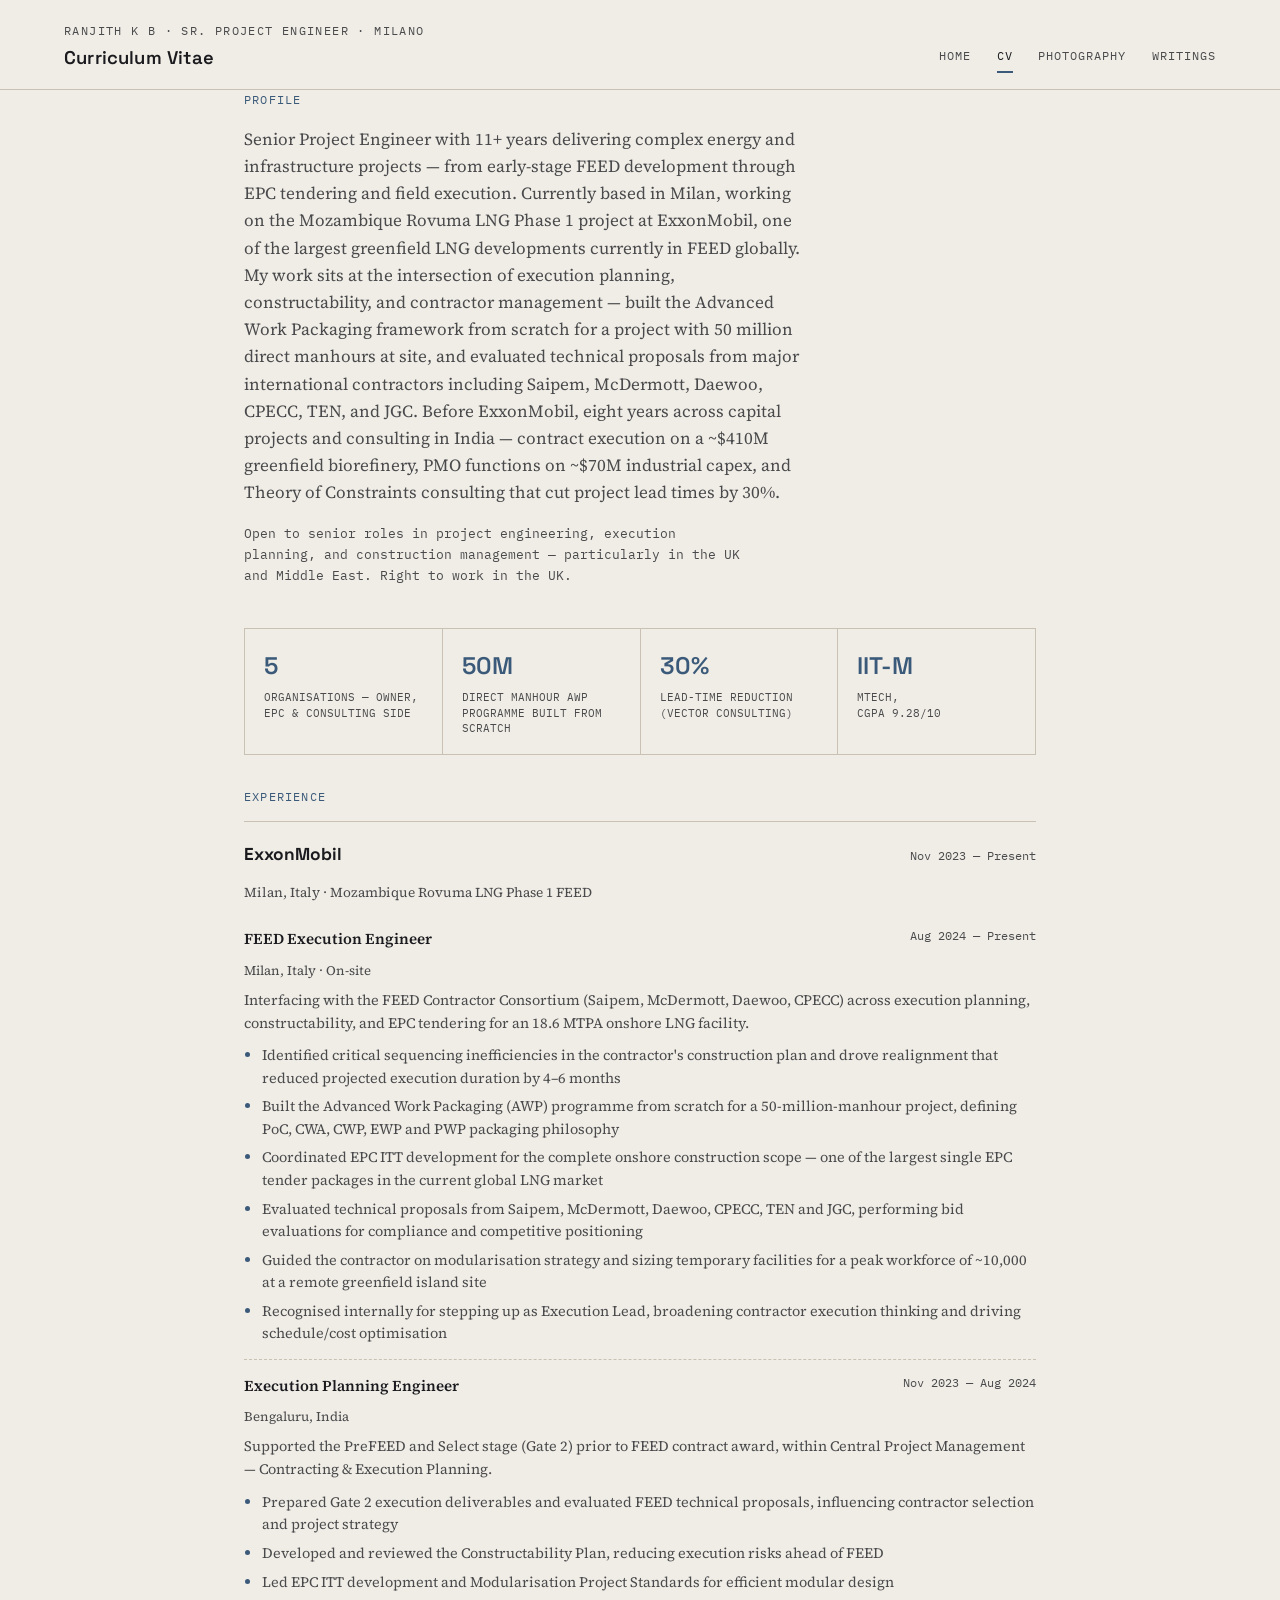
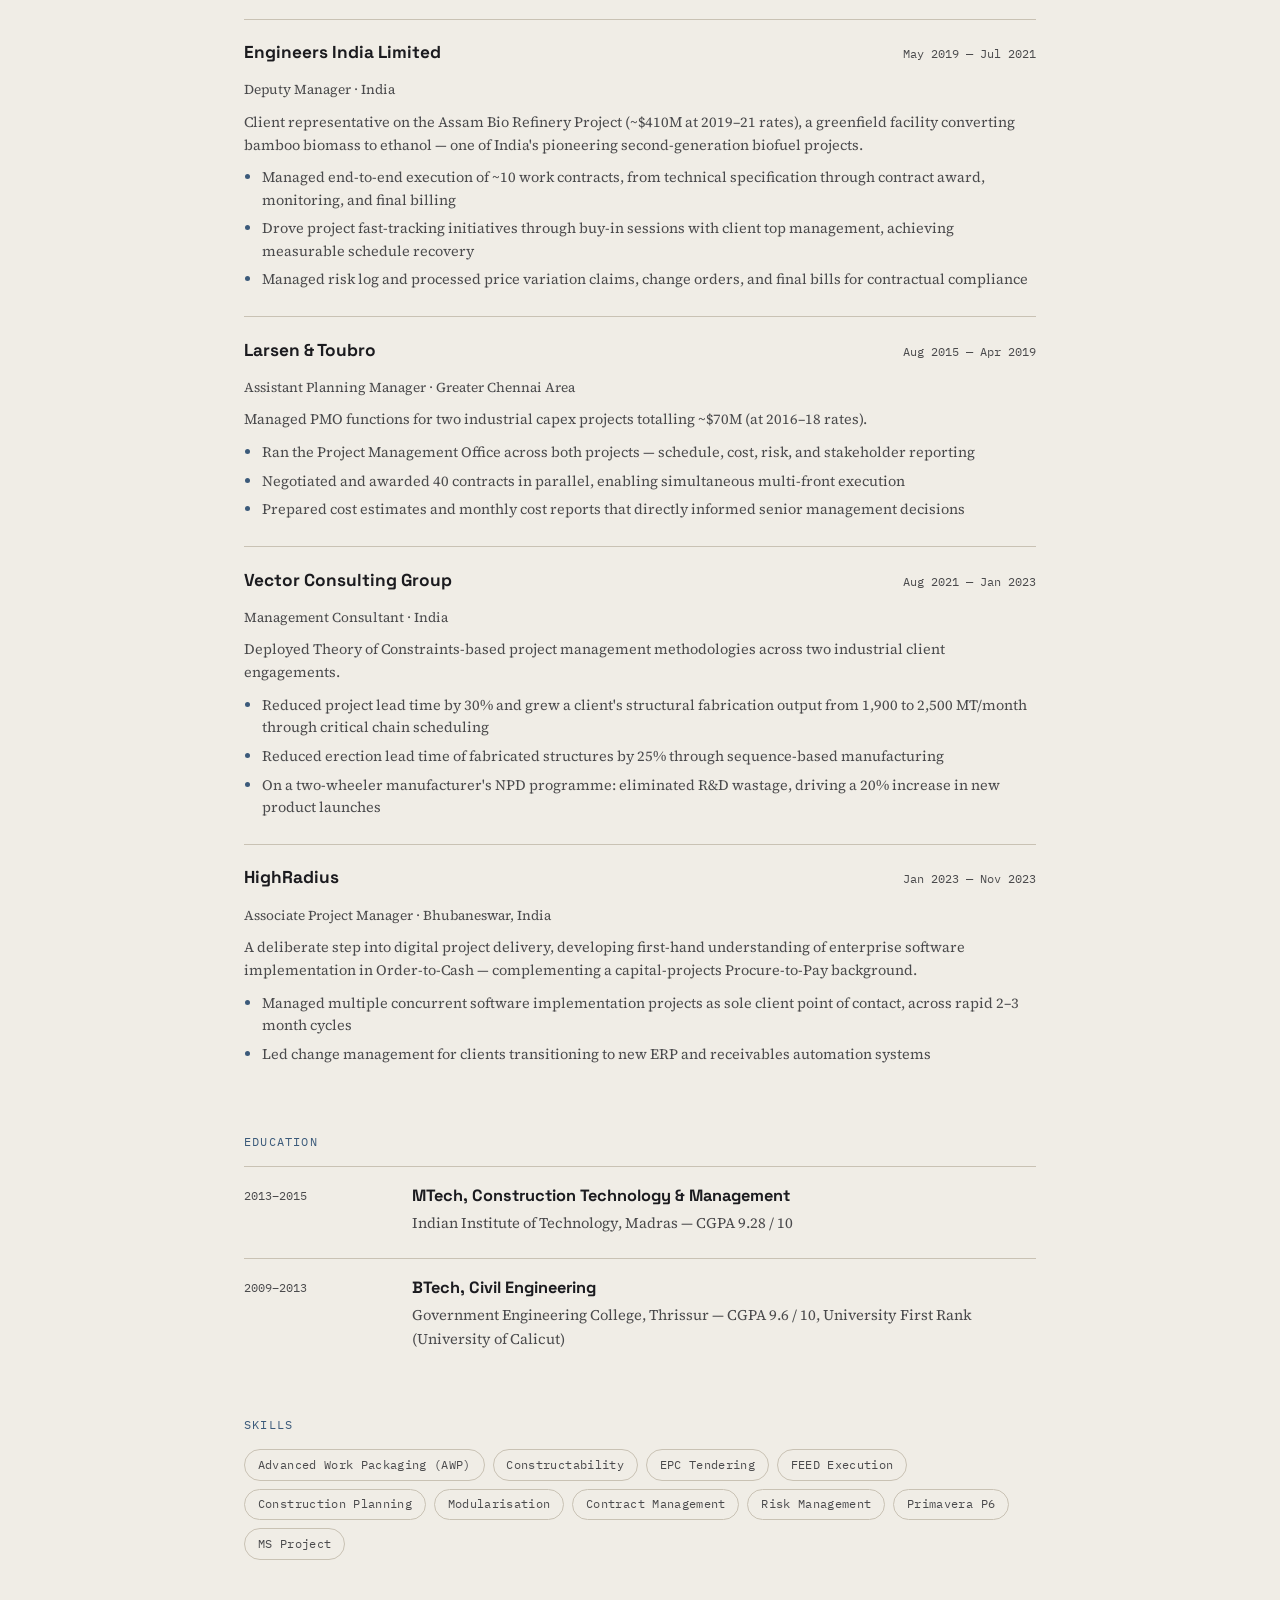
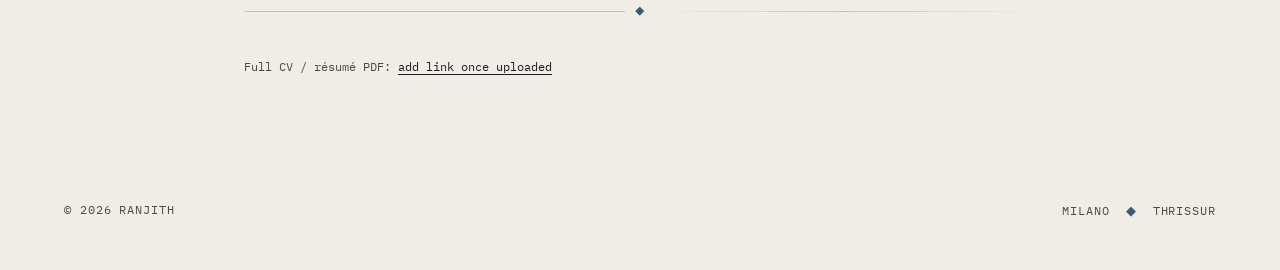
==== cv.html @ daf51eb5 "Add files via upload" ====
<!DOCTYPE html>
<html lang="en">
<head>
<meta charset="UTF-8">
<meta name="viewport" content="width=device-width, initial-scale=1.0">
<title>CV — Ranjith K B</title>
<link rel="preconnect" href="https://fonts.googleapis.com">
<link href="https://fonts.googleapis.com/css2?family=Space+Grotesk:wght@500;600;700&family=Source+Serif+4:ital,wght@0,400;0,600;1,400&family=IBM+Plex+Mono:wght@400;500&family=Manjari:wght@400;700&display=swap" rel="stylesheet">
<link rel="stylesheet" href="css/style.css">
</head>
<body data-section="cv">

<header class="titleblock">
  <div>
    <div class="id">RANJITH K B · SR. PROJECT ENGINEER · MILANO</div>
    <div class="name">Curriculum Vitae</div>
  </div>
  <nav class="tabs">
    <a href="index.html">Home</a>
    <a href="cv.html" class="active">CV</a>
    <a href="photography.html">Photography</a>
    <a href="writings.html">Writings</a>
  </nav>
</header>

<main>

  <div class="cv-section">
    <div class="label">Profile</div>
    <p style="max-width:62ch; color:var(--ink-soft);">
      Senior Project Engineer with 11+ years delivering complex energy and infrastructure
      projects — from early-stage FEED development through EPC tendering and field execution.
      Currently based in Milan, working on the Mozambique Rovuma LNG Phase 1 project at
      ExxonMobil, one of the largest greenfield LNG developments currently in FEED globally.
      My work sits at the intersection of execution planning, constructability, and contractor
      management — built the Advanced Work Packaging framework from scratch for a project with
      50 million direct manhours at site, and evaluated technical proposals from major
      international contractors including Saipem, McDermott, Daewoo, CPECC, TEN, and JGC.
      Before ExxonMobil, eight years across capital projects and consulting in India — contract
      execution on a ~$410M greenfield biorefinery, PMO functions on ~$70M industrial capex,
      and Theory of Constraints consulting that cut project lead times by 30%.
    </p>
    <p style="max-width:62ch; color:var(--ink-soft); margin-top:.8rem; font-family:var(--f-mono); font-size:.82rem;">
      Open to senior roles in project engineering, execution planning, and construction
      management — particularly in the UK and Middle East. Right to work in the UK.
    </p>
  </div>

  <div class="cv-stats">
    <div class="cv-stat"><div class="n">5</div><div class="t">ORGANISATIONS — OWNER,<br>EPC &amp; CONSULTING SIDE</div></div>
    <div class="cv-stat"><div class="n">50M</div><div class="t">DIRECT MANHOUR AWP<br>PROGRAMME BUILT FROM SCRATCH</div></div>
    <div class="cv-stat"><div class="n">30%</div><div class="t">LEAD-TIME REDUCTION<br>(VECTOR CONSULTING)</div></div>
    <div class="cv-stat"><div class="n">IIT-M</div><div class="t">MTECH,<br>CGPA 9.28/10</div></div>
  </div>

  <div class="cv-section">
    <div class="label">Experience</div>

    <div class="cv-company">
      <div class="cv-company-head">
        <h4>ExxonMobil</h4>
        <time>Nov 2023 — Present</time>
      </div>
      <div style="color:var(--ink-soft); font-size:.85rem; margin-bottom:.6rem;">Milan, Italy · Mozambique Rovuma LNG Phase 1 FEED</div>

      <div class="cv-subrole">
        <div class="role-line">
          <span class="role-title">FEED Execution Engineer</span>
          <span class="role-time">Aug 2024 — Present</span>
        </div>
        <div class="role-loc">Milan, Italy · On-site</div>
        <p style="font-size:.9rem; color:var(--ink-soft); margin:0 0 .6rem;">
          Interfacing with the FEED Contractor Consortium (Saipem, McDermott, Daewoo, CPECC)
          across execution planning, constructability, and EPC tendering for an 18.6 MTPA
          onshore LNG facility.
        </p>
        <ul class="cv-bullets">
          <li>Identified critical sequencing inefficiencies in the contractor's construction plan and drove realignment that reduced projected execution duration by 4–6 months</li>
          <li>Built the Advanced Work Packaging (AWP) programme from scratch for a 50-million-manhour project, defining PoC, CWA, CWP, EWP and PWP packaging philosophy</li>
          <li>Coordinated EPC ITT development for the complete onshore construction scope — one of the largest single EPC tender packages in the current global LNG market</li>
          <li>Evaluated technical proposals from Saipem, McDermott, Daewoo, CPECC, TEN and JGC, performing bid evaluations for compliance and competitive positioning</li>
          <li>Guided the contractor on modularisation strategy and sizing temporary facilities for a peak workforce of ~10,000 at a remote greenfield island site</li>
          <li>Recognised internally for stepping up as Execution Lead, broadening contractor execution thinking and driving schedule/cost optimisation</li>
        </ul>
      </div>

      <div class="cv-subrole">
        <div class="role-line">
          <span class="role-title">Execution Planning Engineer</span>
          <span class="role-time">Nov 2023 — Aug 2024</span>
        </div>
        <div class="role-loc">Bengaluru, India</div>
        <p style="font-size:.9rem; color:var(--ink-soft); margin:0 0 .6rem;">
          Supported the PreFEED and Select stage (Gate 2) prior to FEED contract award, within
          Central Project Management — Contracting &amp; Execution Planning.
        </p>
        <ul class="cv-bullets">
          <li>Prepared Gate 2 execution deliverables and evaluated FEED technical proposals, influencing contractor selection and project strategy</li>
          <li>Developed and reviewed the Constructability Plan, reducing execution risks ahead of FEED</li>
          <li>Led EPC ITT development and Modularisation Project Standards for efficient modular design</li>
        </ul>
      </div>
    </div>

    <div class="cv-company">
      <div class="cv-company-head">
        <h4>Engineers India Limited</h4>
        <time>May 2019 — Jul 2021</time>
      </div>
      <div style="color:var(--ink-soft); font-size:.85rem; margin-bottom:.6rem;">Deputy Manager · India</div>
      <p style="font-size:.9rem; color:var(--ink-soft); margin:0 0 .6rem;">
        Client representative on the Assam Bio Refinery Project (~$410M at 2019–21 rates), a
        greenfield facility converting bamboo biomass to ethanol — one of India's pioneering
        second-generation biofuel projects.
      </p>
      <ul class="cv-bullets">
        <li>Managed end-to-end execution of ~10 work contracts, from technical specification through contract award, monitoring, and final billing</li>
        <li>Drove project fast-tracking initiatives through buy-in sessions with client top management, achieving measurable schedule recovery</li>
        <li>Managed risk log and processed price variation claims, change orders, and final bills for contractual compliance</li>
      </ul>
    </div>

    <div class="cv-company">
      <div class="cv-company-head">
        <h4>Larsen &amp; Toubro</h4>
        <time>Aug 2015 — Apr 2019</time>
      </div>
      <div style="color:var(--ink-soft); font-size:.85rem; margin-bottom:.6rem;">Assistant Planning Manager · Greater Chennai Area</div>
      <p style="font-size:.9rem; color:var(--ink-soft); margin:0 0 .6rem;">
        Managed PMO functions for two industrial capex projects totalling ~$70M (at 2016–18 rates).
      </p>
      <ul class="cv-bullets">
        <li>Ran the Project Management Office across both projects — schedule, cost, risk, and stakeholder reporting</li>
        <li>Negotiated and awarded 40 contracts in parallel, enabling simultaneous multi-front execution</li>
        <li>Prepared cost estimates and monthly cost reports that directly informed senior management decisions</li>
      </ul>
    </div>

    <div class="cv-company">
      <div class="cv-company-head">
        <h4>Vector Consulting Group</h4>
        <time>Aug 2021 — Jan 2023</time>
      </div>
      <div style="color:var(--ink-soft); font-size:.85rem; margin-bottom:.6rem;">Management Consultant · India</div>
      <p style="font-size:.9rem; color:var(--ink-soft); margin:0 0 .6rem;">
        Deployed Theory of Constraints-based project management methodologies across two
        industrial client engagements.
      </p>
      <ul class="cv-bullets">
        <li>Reduced project lead time by 30% and grew a client's structural fabrication output from 1,900 to 2,500 MT/month through critical chain scheduling</li>
        <li>Reduced erection lead time of fabricated structures by 25% through sequence-based manufacturing</li>
        <li>On a two-wheeler manufacturer's NPD programme: eliminated R&D wastage, driving a 20% increase in new product launches</li>
      </ul>
    </div>

    <div class="cv-company">
      <div class="cv-company-head">
        <h4>HighRadius</h4>
        <time>Jan 2023 — Nov 2023</time>
      </div>
      <div style="color:var(--ink-soft); font-size:.85rem; margin-bottom:.6rem;">Associate Project Manager · Bhubaneswar, India</div>
      <p style="font-size:.9rem; color:var(--ink-soft); margin:0 0 .6rem;">
        A deliberate step into digital project delivery, developing first-hand understanding of
        enterprise software implementation in Order-to-Cash — complementing a capital-projects
        Procure-to-Pay background.
      </p>
      <ul class="cv-bullets">
        <li>Managed multiple concurrent software implementation projects as sole client point of contact, across rapid 2–3 month cycles</li>
        <li>Led change management for clients transitioning to new ERP and receivables automation systems</li>
      </ul>
    </div>
  </div>

  <div class="cv-section">
    <div class="label">Education</div>
    <div class="cv-entry">
      <time>2013–2015</time>
      <div>
        <h4>MTech, Construction Technology &amp; Management</h4>
        <div class="org">Indian Institute of Technology, Madras — CGPA 9.28 / 10</div>
      </div>
    </div>
    <div class="cv-entry">
      <time>2009–2013</time>
      <div>
        <h4>BTech, Civil Engineering</h4>
        <div class="org">Government Engineering College, Thrissur — CGPA 9.6 / 10, University First Rank (University of Calicut)</div>
      </div>
    </div>
  </div>

  <div class="cv-section">
    <div class="label">Skills</div>
    <div style="display:flex; flex-wrap:wrap; gap:.5rem;">
      <span class="chip">Advanced Work Packaging (AWP)</span>
      <span class="chip">Constructability</span>
      <span class="chip">EPC Tendering</span>
      <span class="chip">FEED Execution</span>
      <span class="chip">Construction Planning</span>
      <span class="chip">Modularisation</span>
      <span class="chip">Contract Management</span>
      <span class="chip">Risk Management</span>
      <span class="chip">Primavera P6</span>
      <span class="chip">MS Project</span>
    </div>
  </div>

  <div class="diamond-rule"><span class="diamond-mark">◆</span></div>
  <p style="font-family:var(--f-mono); font-size:.78rem; color:var(--ink-soft);">
    Full CV / résumé PDF: <a href="#" style="border-bottom:1px solid currentColor;">add link once uploaded</a>
  </p>

</main>

<footer>
  <div>© <span id="year"></span> Ranjith</div>
  <div>MILANO <span class="diamond-mark">◆</span> THRISSUR</div>
</footer>

<script>document.getElementById('year').textContent = new Date().getFullYear();</script>
</body>
</html>
---- css/style.css ----
/* ============================================================
   BASE TOKENS
   ============================================================ */
:root{
  --ink:        #1B1B1F;
  --ink-soft:   #4A4A4C;
  --paper:      #F0EDE6;
  --paper-2:    #E7E2D6;
  --line:       #C9C2B4;

  --f-display:  'Space Grotesk', sans-serif;
  --f-body:     'Source Serif 4', serif;
  --f-mono:     'IBM Plex Mono', monospace;
  --f-ml:       'Manjari', sans-serif;

  /* default accent, overridden per section below */
  --accent:      #2E4374;
  --accent-soft: #DDE3EE;
}

[data-section="home"]        { --accent:#2E4374; --accent-soft:#DDE3EE; }
[data-section="cv"]          { --accent:#3B5A7A; --accent-soft:#E3E8ED; }
[data-section="photography"] { --accent:#A8522E; --accent-soft:#EFE3DC; }
[data-section="writings"]    { --accent:#B8860B; --accent-soft:#F1E6C8; --ink-accent:#6B1F1F; }

*{ box-sizing:border-box; }
html{ scroll-behavior:smooth; }
body{
  margin:0;
  background:var(--paper);
  color:var(--ink);
  font-family:var(--f-body);
  font-size:17px;
  line-height:1.6;
  -webkit-font-smoothing:antialiased;
}
a{ color:var(--ink); text-decoration:none; }
a:focus-visible, button:focus-visible, input:focus-visible{
  outline:2px solid var(--accent);
  outline-offset:2px;
}
img{ max-width:100%; display:block; }

/* ============================================================
   TITLE BLOCK / HEADER  (drafting-sheet motif)
   ============================================================ */
.titleblock{
  display:flex;
  justify-content:space-between;
  align-items:flex-end;
  padding:1.4rem 5vw 1rem;
  border-bottom:1px solid var(--line);
  flex-wrap:wrap;
  gap:1rem;
}
.titleblock .id{
  font-family:var(--f-mono);
  font-size:.72rem;
  letter-spacing:.12em;
  color:var(--ink-soft);
  text-transform:uppercase;
}
.titleblock .name{
  font-family:var(--f-display);
  font-weight:600;
  font-size:1.15rem;
  letter-spacing:.01em;
  margin-top:.15rem;
}
nav.tabs{
  display:flex;
  gap:1.6rem;
  font-family:var(--f-mono);
  font-size:.78rem;
  letter-spacing:.08em;
  text-transform:uppercase;
}
nav.tabs a{
  padding-bottom:.3rem;
  border-bottom:2px solid transparent;
  color:var(--ink-soft);
}
nav.tabs a:hover{ color:var(--ink); }
nav.tabs a.active{
  color:var(--ink);
  border-bottom-color:var(--accent);
}

/* ============================================================
   DIAMOND RULE — signature divider, reused from the
   Hridyaksharangal poster system's ◆ ornament
   ============================================================ */
.diamond-rule{
  display:flex;
  align-items:center;
  gap:.6rem;
  color:var(--accent);
  margin:2.2rem 0;
}
.diamond-rule::before,
.diamond-rule::after{
  content:"";
  flex:1;
  height:1px;
  background:linear-gradient(90deg, transparent, var(--line), transparent);
}
.diamond-rule::before{ background:linear-gradient(90deg, var(--line), var(--line)); }
.diamond-mark{ font-size:.8rem; }

/* ============================================================
   LAYOUT SHELLS
   ============================================================ */
main{ padding:0 5vw 5rem; max-width:920px; margin:0 auto; }
.wide  main{ max-width:1180px; }

footer{
  font-family:var(--f-mono);
  font-size:.72rem;
  letter-spacing:.08em;
  text-transform:uppercase;
  color:var(--ink-soft);
  padding:2rem 5vw 3rem;
  display:flex;
  justify-content:space-between;
  flex-wrap:wrap;
  gap:.5rem;
}
footer .diamond-mark{ color:var(--accent); margin:0 .5rem; }

/* ============================================================
   HOME
   ============================================================ */
.hero{ padding:4.5rem 0 2rem; }
.hero .eyebrow{
  font-family:var(--f-mono);
  font-size:.78rem;
  letter-spacing:.14em;
  text-transform:uppercase;
  color:var(--accent);
  margin-bottom:1rem;
}
.hero h1{
  font-family:var(--f-display);
  font-weight:600;
  font-size:clamp(2.1rem, 5vw, 3.4rem);
  line-height:1.08;
  margin:0 0 1.2rem;
  max-width:14ch;
}
.hero p{
  max-width:52ch;
  color:var(--ink-soft);
  font-size:1.08rem;
}

.practice-grid{
  display:grid;
  grid-template-columns:repeat(3, 1fr);
  gap:1px;
  background:var(--line);
  margin:3rem 0;
  border:1px solid var(--line);
}
.practice{
  background:var(--paper);
  padding:2rem 1.6rem;
  transition:background .15s ease;
}
.practice:hover{ background:var(--paper-2); }
.practice .swatch{
  width:1.6rem; height:1.6rem;
  border-radius:2px;
  margin-bottom:1.2rem;
}
.practice h3{
  font-family:var(--f-display);
  font-size:1.05rem;
  margin:0 0 .5rem;
}
.practice p{
  font-size:.92rem;
  color:var(--ink-soft);
  margin:0 0 1.2rem;
}
.practice a{
  font-family:var(--f-mono);
  font-size:.75rem;
  letter-spacing:.06em;
  text-transform:uppercase;
  border-bottom:1px solid currentColor;
}
@media (max-width:720px){
  .practice-grid{ grid-template-columns:1fr; }
}

/* ============================================================
   CV
   ============================================================ */
.cv-section{ margin-bottom:2.6rem; }
.cv-section .label{
  font-family:var(--f-mono);
  font-size:.75rem;
  letter-spacing:.1em;
  text-transform:uppercase;
  color:var(--accent);
  margin-bottom:.9rem;
}
.cv-entry{
  display:grid;
  grid-template-columns:9.5rem 1fr;
  gap:1rem;
  padding:1rem 0;
  border-top:1px solid var(--line);
}
.cv-entry:first-of-type{ border-top:none; }
.cv-entry time{
  font-family:var(--f-mono);
  font-size:.78rem;
  color:var(--ink-soft);
  padding-top:.2rem;
}
.cv-entry h4{ margin:0 0 .2rem; font-family:var(--f-display); font-size:1.02rem; }
.cv-entry .org{ color:var(--ink-soft); font-size:.92rem; margin-bottom:.4rem; }
@media (max-width:600px){
  .cv-entry{ grid-template-columns:1fr; }
}

/* stats strip */
.cv-stats{
  display:grid;
  grid-template-columns:repeat(4, 1fr);
  gap:1px;
  background:var(--line);
  border:1px solid var(--line);
  margin:2rem 0;
}
.cv-stat{ background:var(--paper); padding:1.1rem 1.2rem; }
.cv-stat .n{ font-family:var(--f-display); font-weight:600; font-size:1.5rem; color:var(--accent); }
.cv-stat .t{ font-family:var(--f-mono); font-size:.7rem; color:var(--ink-soft); margin-top:.3rem; line-height:1.4; }
@media (max-width:700px){ .cv-stats{ grid-template-columns:1fr 1fr; } }

/* company group with sub-roles */
.cv-company{ padding:1.2rem 0; border-top:1px solid var(--line); }
.cv-company:first-of-type{ border-top:none; }
.cv-company-head{ display:flex; justify-content:space-between; align-items:baseline; flex-wrap:wrap; gap:.4rem; margin-bottom:.8rem; }
.cv-company-head h4{ font-family:var(--f-display); font-size:1.08rem; margin:0; }
.cv-company-head time{ font-family:var(--f-mono); font-size:.75rem; color:var(--ink-soft); }
.cv-subrole{ margin-left:0; padding:.9rem 0 0; }
.cv-subrole + .cv-subrole{ border-top:1px dashed var(--line); margin-top:.9rem; }
.cv-subrole .role-line{ display:flex; justify-content:space-between; flex-wrap:wrap; gap:.4rem; margin-bottom:.5rem; }
.cv-subrole .role-title{ font-weight:600; font-size:.95rem; }
.cv-subrole .role-time{ font-family:var(--f-mono); font-size:.72rem; color:var(--ink-soft); }
.cv-subrole .role-loc{ font-size:.82rem; color:var(--ink-soft); margin-bottom:.5rem; }
.cv-bullets{ margin:0; padding-left:1.1rem; }
.cv-bullets li{ font-size:.9rem; color:var(--ink-soft); margin-bottom:.4rem; line-height:1.55; }
.cv-bullets li::marker{ color:var(--accent); }

.chip{
  font-family:var(--f-mono);
  font-size:.72rem;
  letter-spacing:.03em;
  border:1px solid var(--line);
  border-radius:20px;
  padding:.35rem .8rem;
  background:var(--paper);
  color:var(--ink-soft);
}

/* ============================================================
   PHOTOGRAPHY — grayscale contact-sheet grid
   ============================================================ */
.contact-sheet{
  display:grid;
  grid-template-columns:repeat(auto-fill, minmax(220px, 1fr));
  gap:2px;
  margin:2rem 0;
}
.frame{
  position:relative;
  aspect-ratio:3/2;
  overflow:hidden;
  background:#111;
}
.frame img{
  width:100%; height:100%; object-fit:cover;
  filter:grayscale(1) contrast(1.05);
  transition:filter .25s ease, transform .4s ease;
}
.frame:hover img{
  filter:grayscale(0) contrast(1.05);
  transform:scale(1.03);
}
.frame .cap{
  position:absolute; left:.6rem; bottom:.5rem;
  font-family:var(--f-mono);
  font-size:.68rem;
  color:#F0EDE6;
  letter-spacing:.05em;
  opacity:0;
  transition:opacity .2s ease;
}
.frame:hover .cap{ opacity:1; }

/* ============================================================
   WRITINGS — archive / search / post
   ============================================================ */
.search-row{
  display:flex;
  gap:.8rem;
  margin:2rem 0 1rem;
  flex-wrap:wrap;
}
#search-input{
  flex:1;
  min-width:200px;
  font-family:var(--f-body);
  font-size:1rem;
  padding:.7rem 1rem;
  border:1px solid var(--line);
  background:var(--paper);
  color:var(--ink);
  border-radius:2px;
}
.tag-filter{
  font-family:var(--f-mono);
  font-size:.75rem;
  padding:.7rem .9rem;
  border:1px solid var(--line);
  background:var(--paper);
  color:var(--ink);
  border-radius:2px;
}
.result-count{
  font-family:var(--f-mono);
  font-size:.75rem;
  color:var(--ink-soft);
  margin-bottom:1.4rem;
}
.year-group{ margin-bottom:2.4rem; }
.year-group h2{
  font-family:var(--f-mono);
  font-size:1rem;
  color:var(--accent);
  letter-spacing:.06em;
  border-bottom:1px solid var(--line);
  padding-bottom:.4rem;
}
.entry-list{ list-style:none; margin:0; padding:0; }
.entry{
  display:grid;
  grid-template-columns:6.5rem 1fr auto;
  gap:1rem;
  align-items:baseline;
  padding:.85rem 0;
  border-top:1px solid var(--paper-2);
}
.entry:first-child{ border-top:none; }
.entry time{
  font-family:var(--f-mono);
  font-size:.72rem;
  color:var(--ink-soft);
}
.entry .title{
  font-family:var(--f-ml);
  font-size:1.08rem;
}
.entry .title .en{ font-family:var(--f-body); font-style:italic; color:var(--ink-soft); font-size:.85rem; }
.entry .src{
  font-family:var(--f-mono);
  font-size:.65rem;
  letter-spacing:.05em;
  text-transform:uppercase;
  color:var(--ink-soft);
  white-space:nowrap;
}
.entry:hover .title{ color:var(--ink-accent, var(--accent)); }
@media (max-width:600px){
  .entry{ grid-template-columns:1fr; gap:.2rem; }
  .entry .src{ display:none; }
}

.post-meta{
  font-family:var(--f-mono);
  font-size:.75rem;
  color:var(--ink-soft);
  letter-spacing:.05em;
  text-transform:uppercase;
  margin-bottom:.6rem;
}
.post-title{
  font-family:var(--f-ml);
  font-size:2rem;
  line-height:1.25;
  margin:0 0 1.6rem;
  color:var(--ink-accent, var(--ink));
}
.post-body{ font-family:var(--f-ml); font-size:1.12rem; line-height:1.9; }
.post-body p{ margin:0 0 1.3rem; }
.post-nav{
  display:flex;
  justify-content:space-between;
  gap:1rem;
  font-family:var(--f-mono);
  font-size:.78rem;
  margin-top:3rem;
  padding-top:1.5rem;
  border-top:1px solid var(--line);
}
.post-nav a{ max-width:45%; }
.post-nav .dir{ display:block; color:var(--ink-soft); font-size:.7rem; margin-bottom:.3rem; }
.related-list{ margin-top:1rem; }
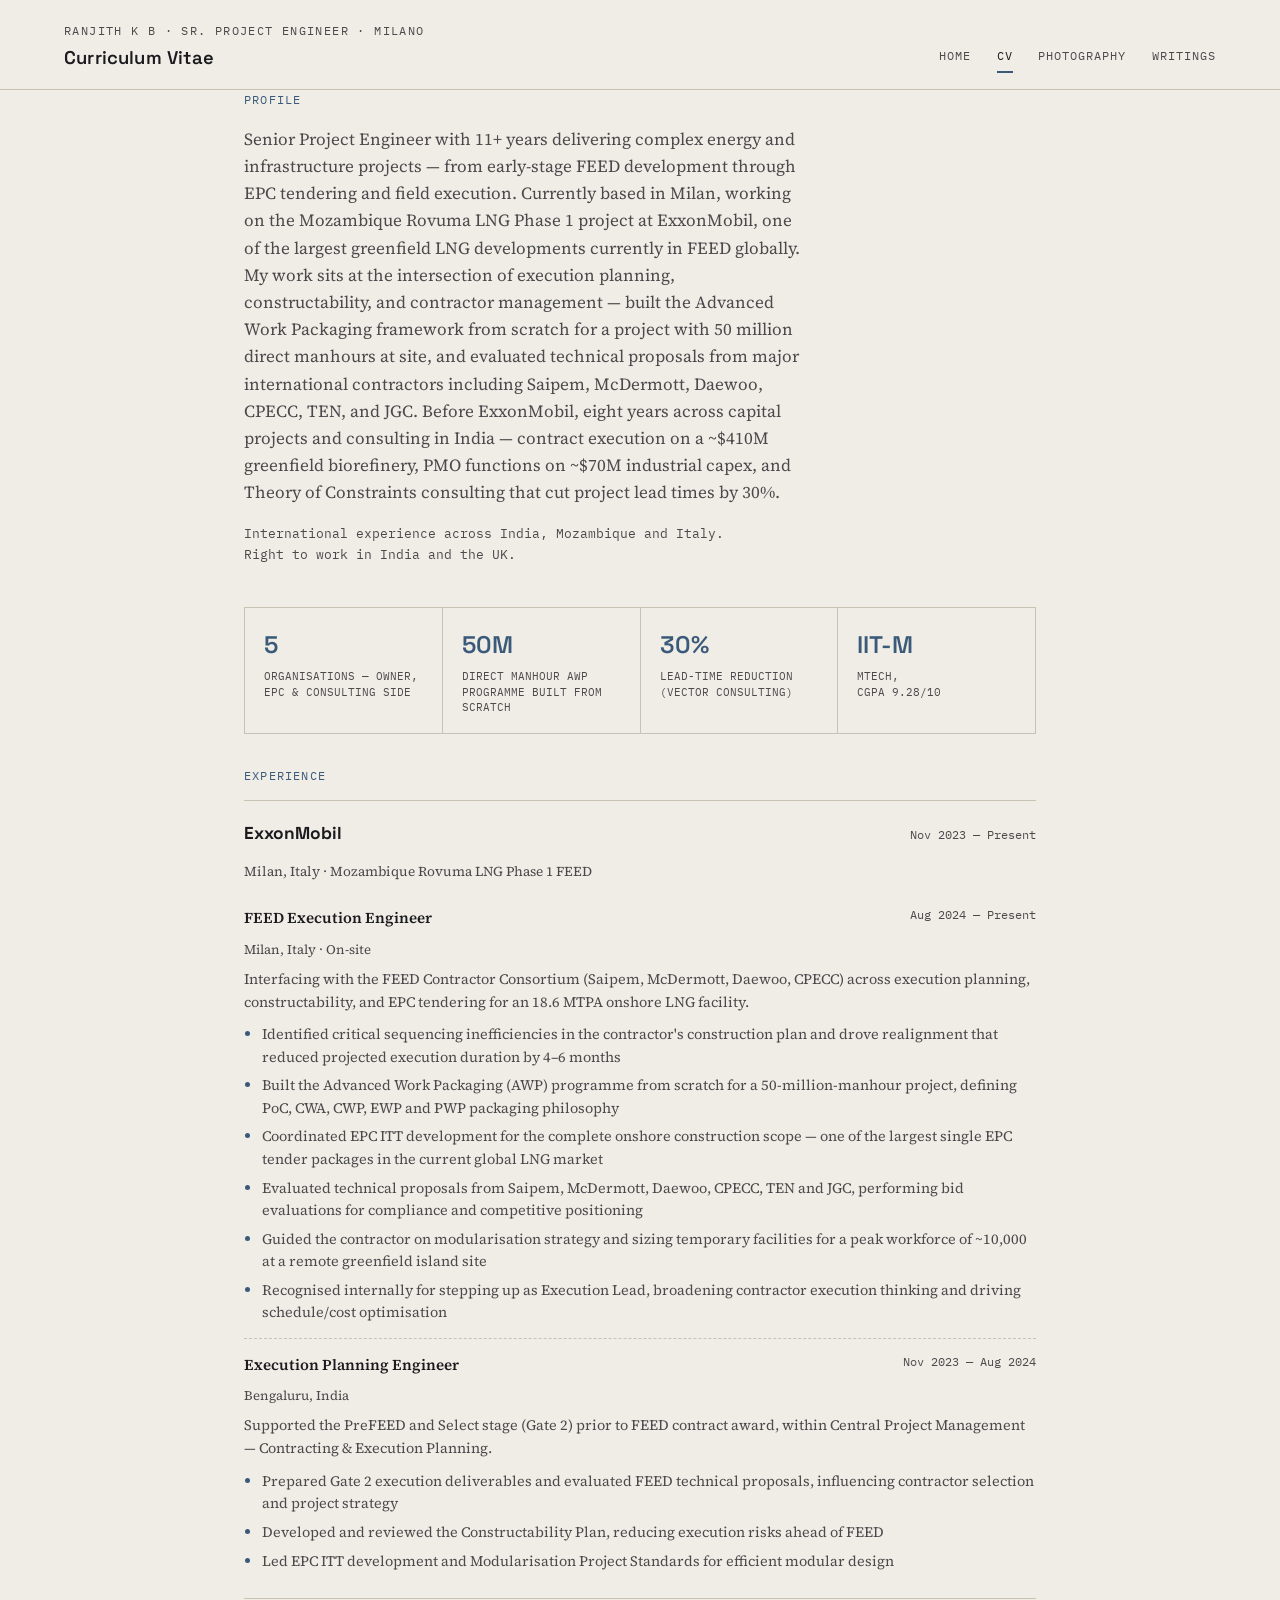
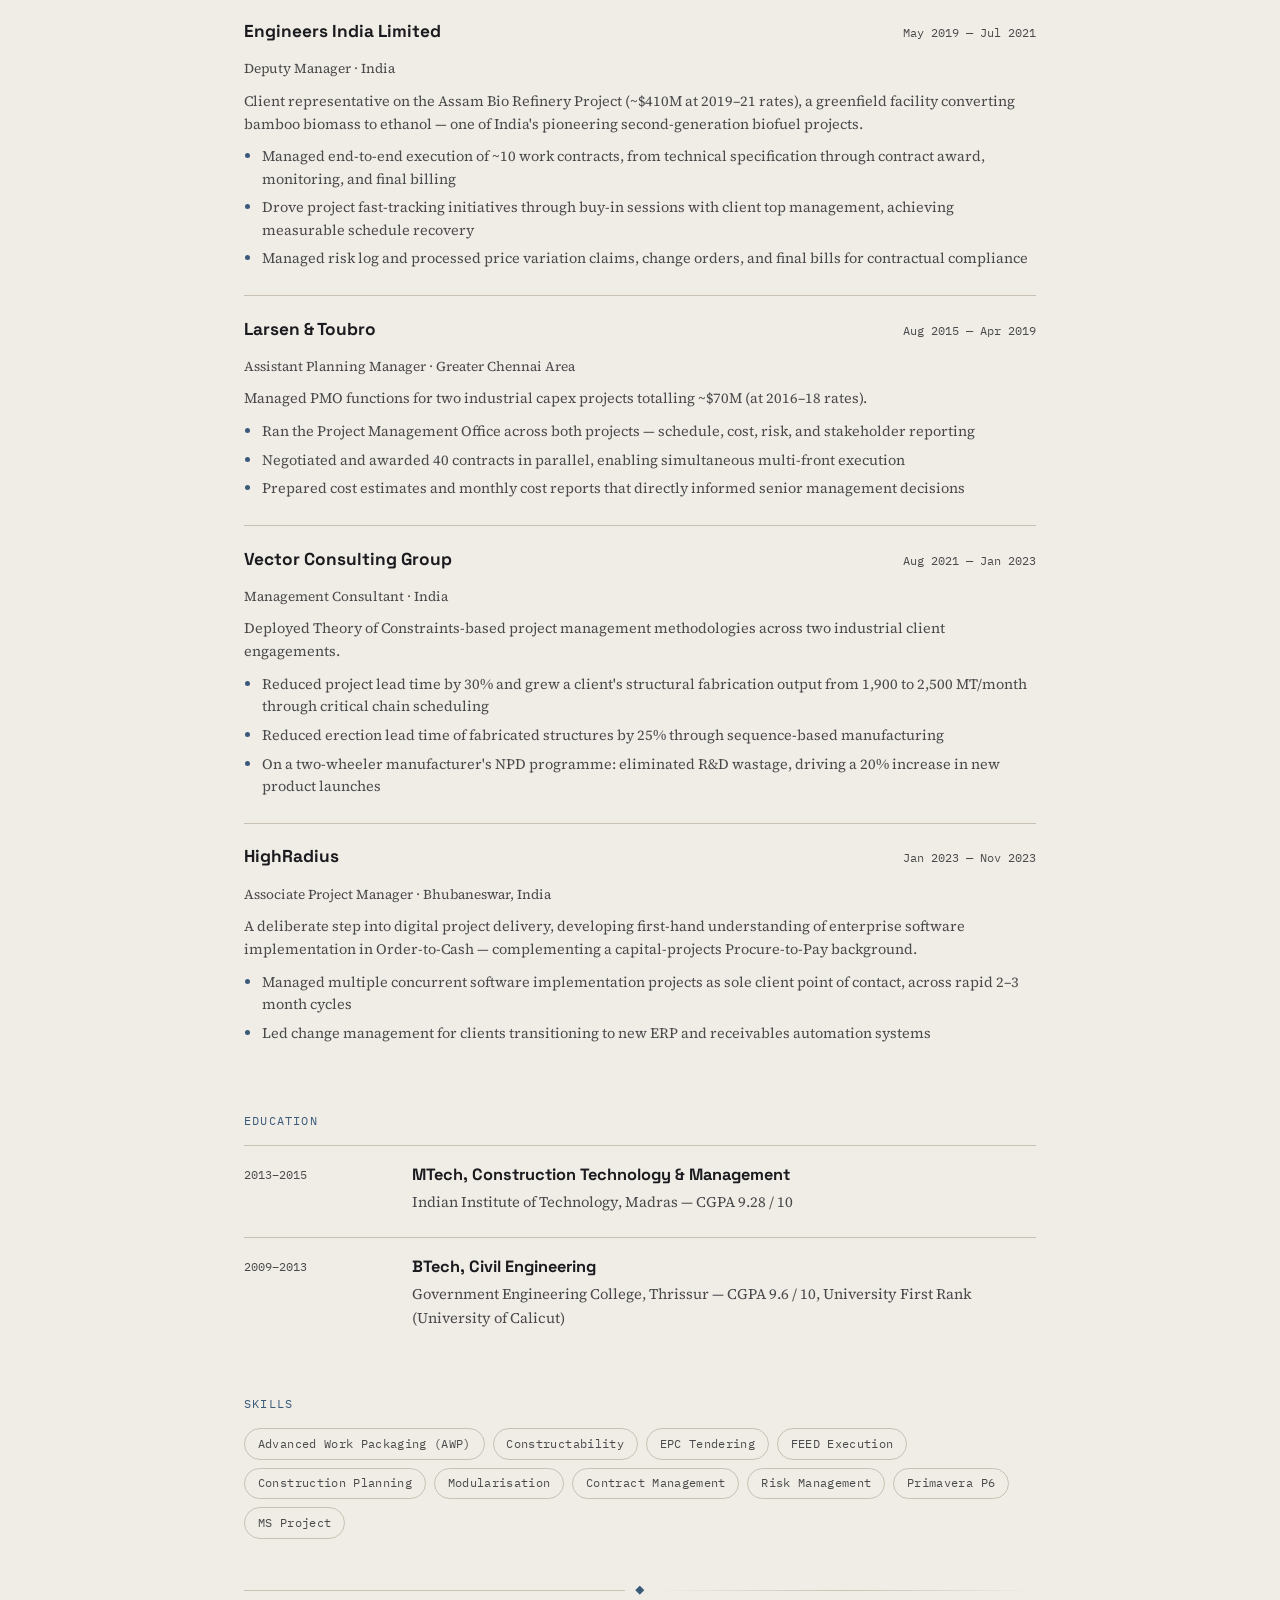
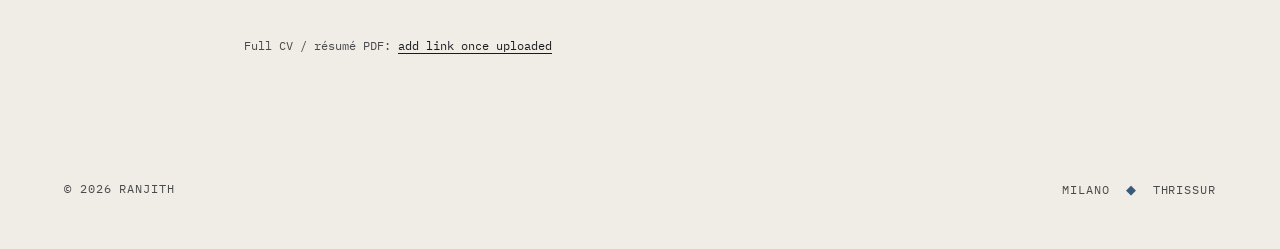
==== commit 2f6e9ea1: "Add files via upload" ====
--- a/cv.html
+++ b/cv.html
@@ -41,8 +41,7 @@
       and Theory of Constraints consulting that cut project lead times by 30%.
     </p>
     <p style="max-width:62ch; color:var(--ink-soft); margin-top:.8rem; font-family:var(--f-mono); font-size:.82rem;">
-      Open to senior roles in project engineering, execution planning, and construction
-      management — particularly in the UK and Middle East. Right to work in the UK.
+      International experience across India, Mozambique and Italy. Right to work in India and the UK.
     </p>
   </div>
 
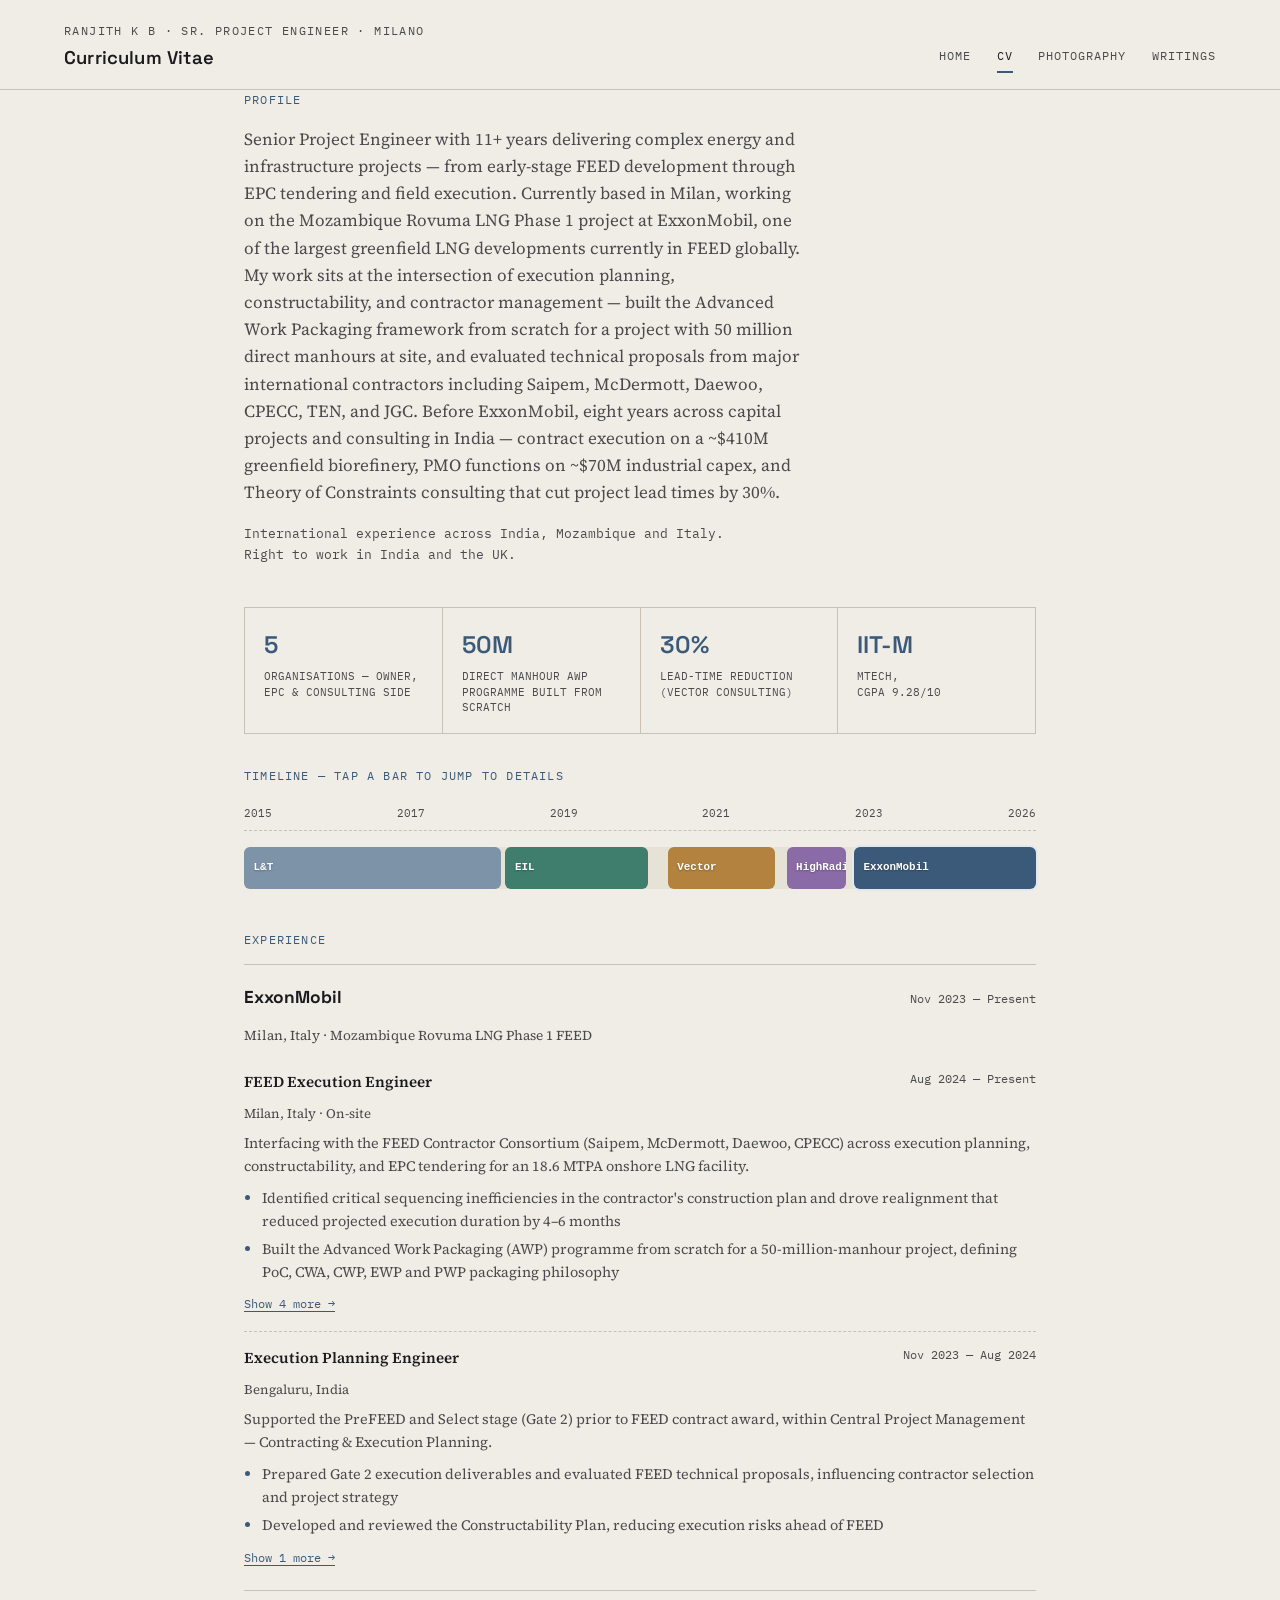
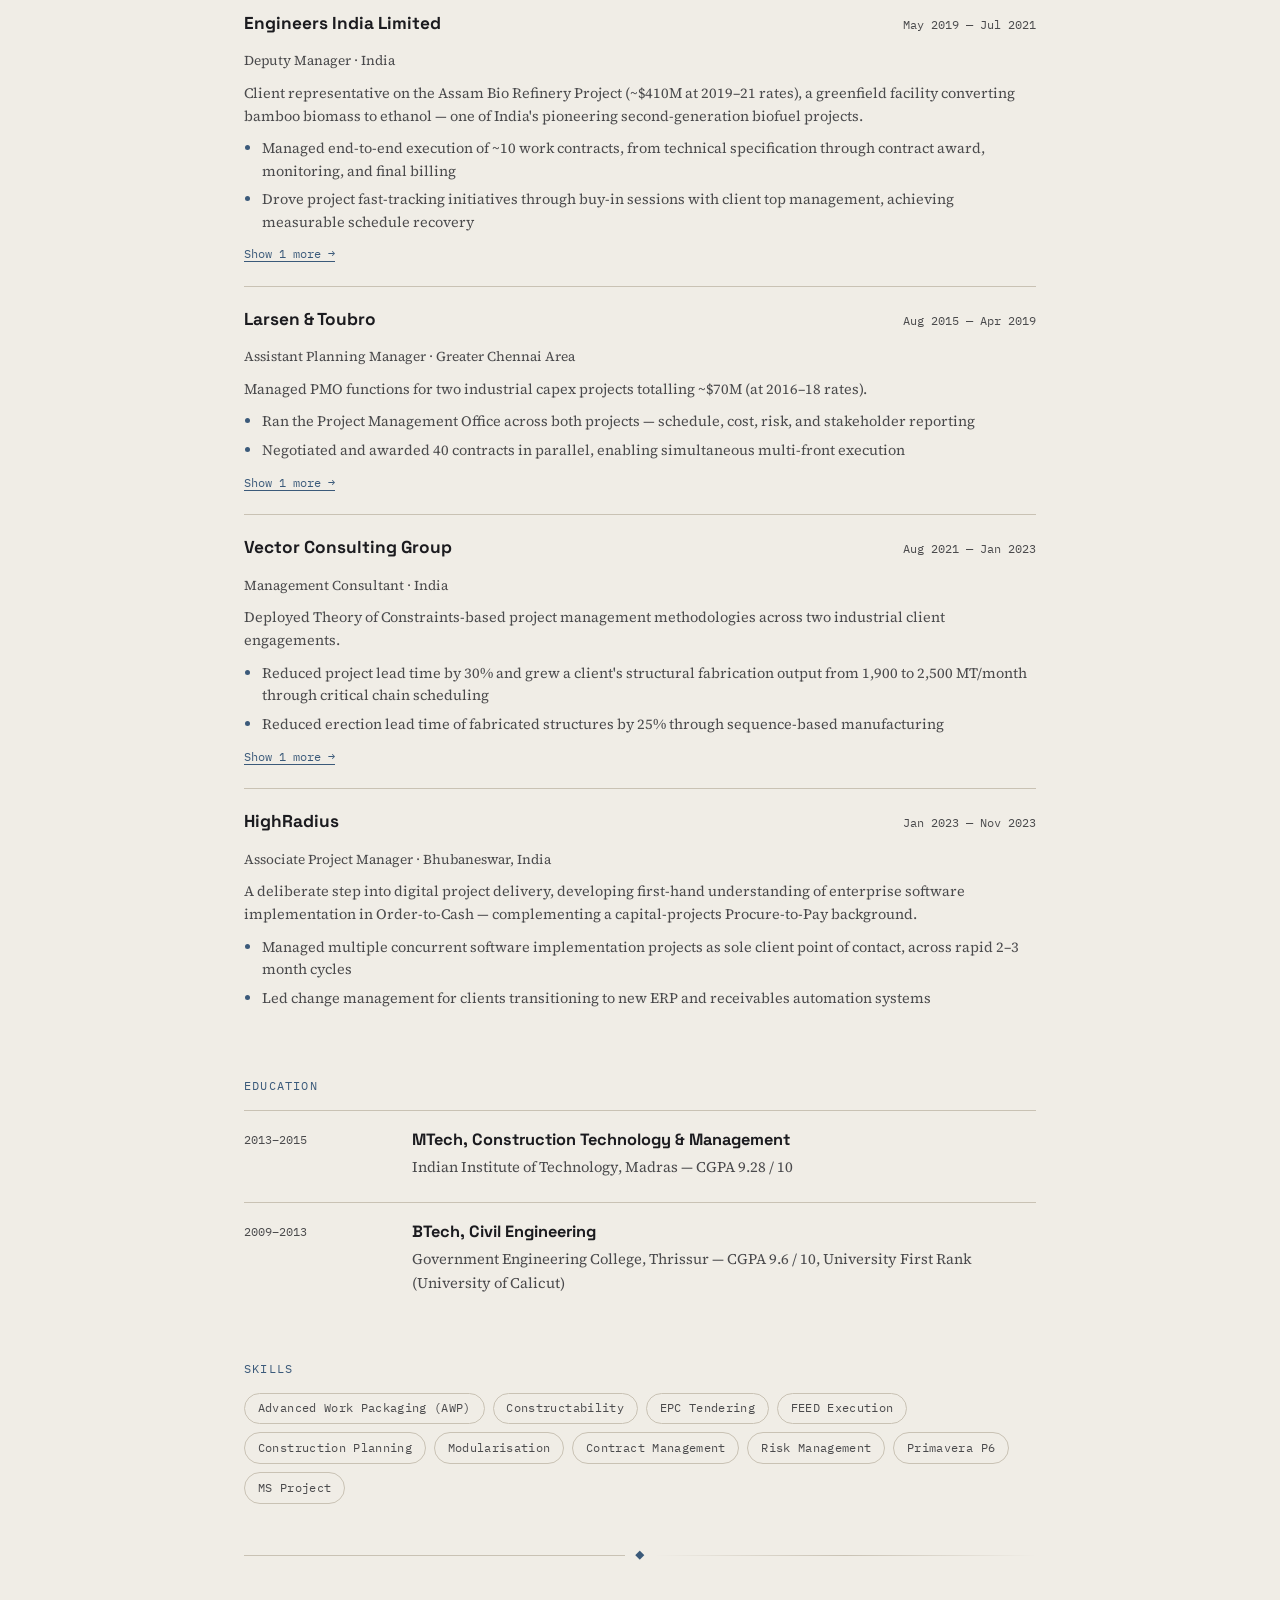
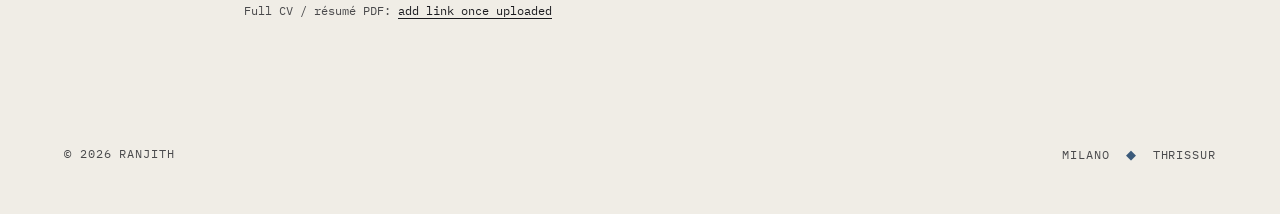
==== commit 7de9f2bb: "Add files via upload" ====
--- a/cv.html
+++ b/cv.html
@@ -53,9 +53,35 @@
   </div>
 
   <div class="cv-section">
+    <div class="label">Timeline — tap a bar to jump to details</div>
+    <div class="timeline-wrap">
+      <div class="timeline-axis">
+        <span>2015</span><span>2017</span><span>2019</span><span>2021</span><span>2023</span><span>2026</span>
+      </div>
+      <div class="timeline-track">
+        <a class="timeline-bar" data-target="co-lt" style="left:0%; width:32.4%; background:#7C93A8;">
+          <span class="tb-label">L&amp;T</span>
+        </a>
+        <a class="timeline-bar" data-target="co-eil" style="left:33%; width:18%; background:#3F7D6C;">
+          <span class="tb-label">EIL</span>
+        </a>
+        <a class="timeline-bar" data-target="co-vector" style="left:53.5%; width:13.5%; background:#B4823F;">
+          <span class="tb-label">Vector</span>
+        </a>
+        <a class="timeline-bar" data-target="co-highradius" style="left:68.5%; width:7.5%; background:#8A6BA8;">
+          <span class="tb-label">HighRadius</span>
+        </a>
+        <a class="timeline-bar" data-target="co-exxonmobil" style="left:77%; width:23%; background:var(--accent); box-shadow:0 0 0 2px var(--accent-soft);">
+          <span class="tb-label">ExxonMobil</span>
+        </a>
+      </div>
+    </div>
+  </div>
+
+  <div class="cv-section">
     <div class="label">Experience</div>
 
-    <div class="cv-company">
+    <div class="cv-company" id="co-exxonmobil">
       <div class="cv-company-head">
         <h4>ExxonMobil</h4>
         <time>Nov 2023 — Present</time>
@@ -101,7 +127,7 @@
       </div>
     </div>
 
-    <div class="cv-company">
+    <div class="cv-company" id="co-eil">
       <div class="cv-company-head">
         <h4>Engineers India Limited</h4>
         <time>May 2019 — Jul 2021</time>
@@ -119,7 +145,7 @@
       </ul>
     </div>
 
-    <div class="cv-company">
+    <div class="cv-company" id="co-lt">
       <div class="cv-company-head">
         <h4>Larsen &amp; Toubro</h4>
         <time>Aug 2015 — Apr 2019</time>
@@ -135,7 +161,7 @@
       </ul>
     </div>
 
-    <div class="cv-company">
+    <div class="cv-company" id="co-vector">
       <div class="cv-company-head">
         <h4>Vector Consulting Group</h4>
         <time>Aug 2021 — Jan 2023</time>
@@ -152,7 +178,7 @@
       </ul>
     </div>
 
-    <div class="cv-company">
+    <div class="cv-company" id="co-highradius">
       <div class="cv-company-head">
         <h4>HighRadius</h4>
         <time>Jan 2023 — Nov 2023</time>
@@ -217,5 +243,6 @@
 </footer>
 
 <script>document.getElementById('year').textContent = new Date().getFullYear();</script>
+<script src="js/cv.js"></script>
 </body>
 </html>
--- a/css/style.css
+++ b/css/style.css
@@ -266,6 +266,73 @@
   color:var(--ink-soft);
 }
 
+/* interactive timeline */
+.timeline-wrap{ margin-top:1.2rem; }
+.timeline-axis{
+  display:flex;
+  justify-content:space-between;
+  font-family:var(--f-mono);
+  font-size:.68rem;
+  color:var(--ink-soft);
+  padding-bottom:.5rem;
+  border-bottom:1px dashed var(--line);
+  margin-bottom:1rem;
+}
+.timeline-track{
+  position:relative;
+  height:2.6rem;
+  background:var(--paper-2);
+  border-radius:6px;
+}
+.timeline-bar{
+  position:absolute;
+  top:0; bottom:0;
+  border-radius:6px;
+  display:flex;
+  align-items:center;
+  padding:0 .6rem;
+  overflow:hidden;
+  text-decoration:none;
+  cursor:pointer;
+  transition:filter .15s ease, transform .15s ease;
+}
+.timeline-bar:hover{ filter:brightness(1.08); transform:translateY(-1px); }
+.timeline-bar .tb-label{
+  font-family:var(--f-mono);
+  font-size:.68rem;
+  font-weight:600;
+  color:#fff;
+  white-space:nowrap;
+  text-shadow:0 1px 2px rgba(0,0,0,.25);
+}
+@media (max-width:560px){
+  .timeline-bar .tb-label{ font-size:.6rem; }
+}
+
+/* jump-highlight flash when a timeline bar is tapped */
+.cv-company.cv-flash{
+  animation:cvflash 1.4s ease;
+}
+@keyframes cvflash{
+  0%   { background:var(--accent-soft); }
+  100% { background:transparent; }
+}
+
+/* collapsible bullet lists */
+.cv-bullets.is-collapsed li:nth-child(n+3){ display:none; }
+.cv-toggle{
+  font-family:var(--f-mono);
+  font-size:.72rem;
+  color:var(--accent);
+  background:none;
+  border:none;
+  cursor:pointer;
+  padding:0;
+  margin-top:.2rem;
+  text-decoration:underline;
+  text-underline-offset:.2rem;
+}
+
 /* ============================================================
    PHOTOGRAPHY — grayscale contact-sheet grid
    ============================================================ */
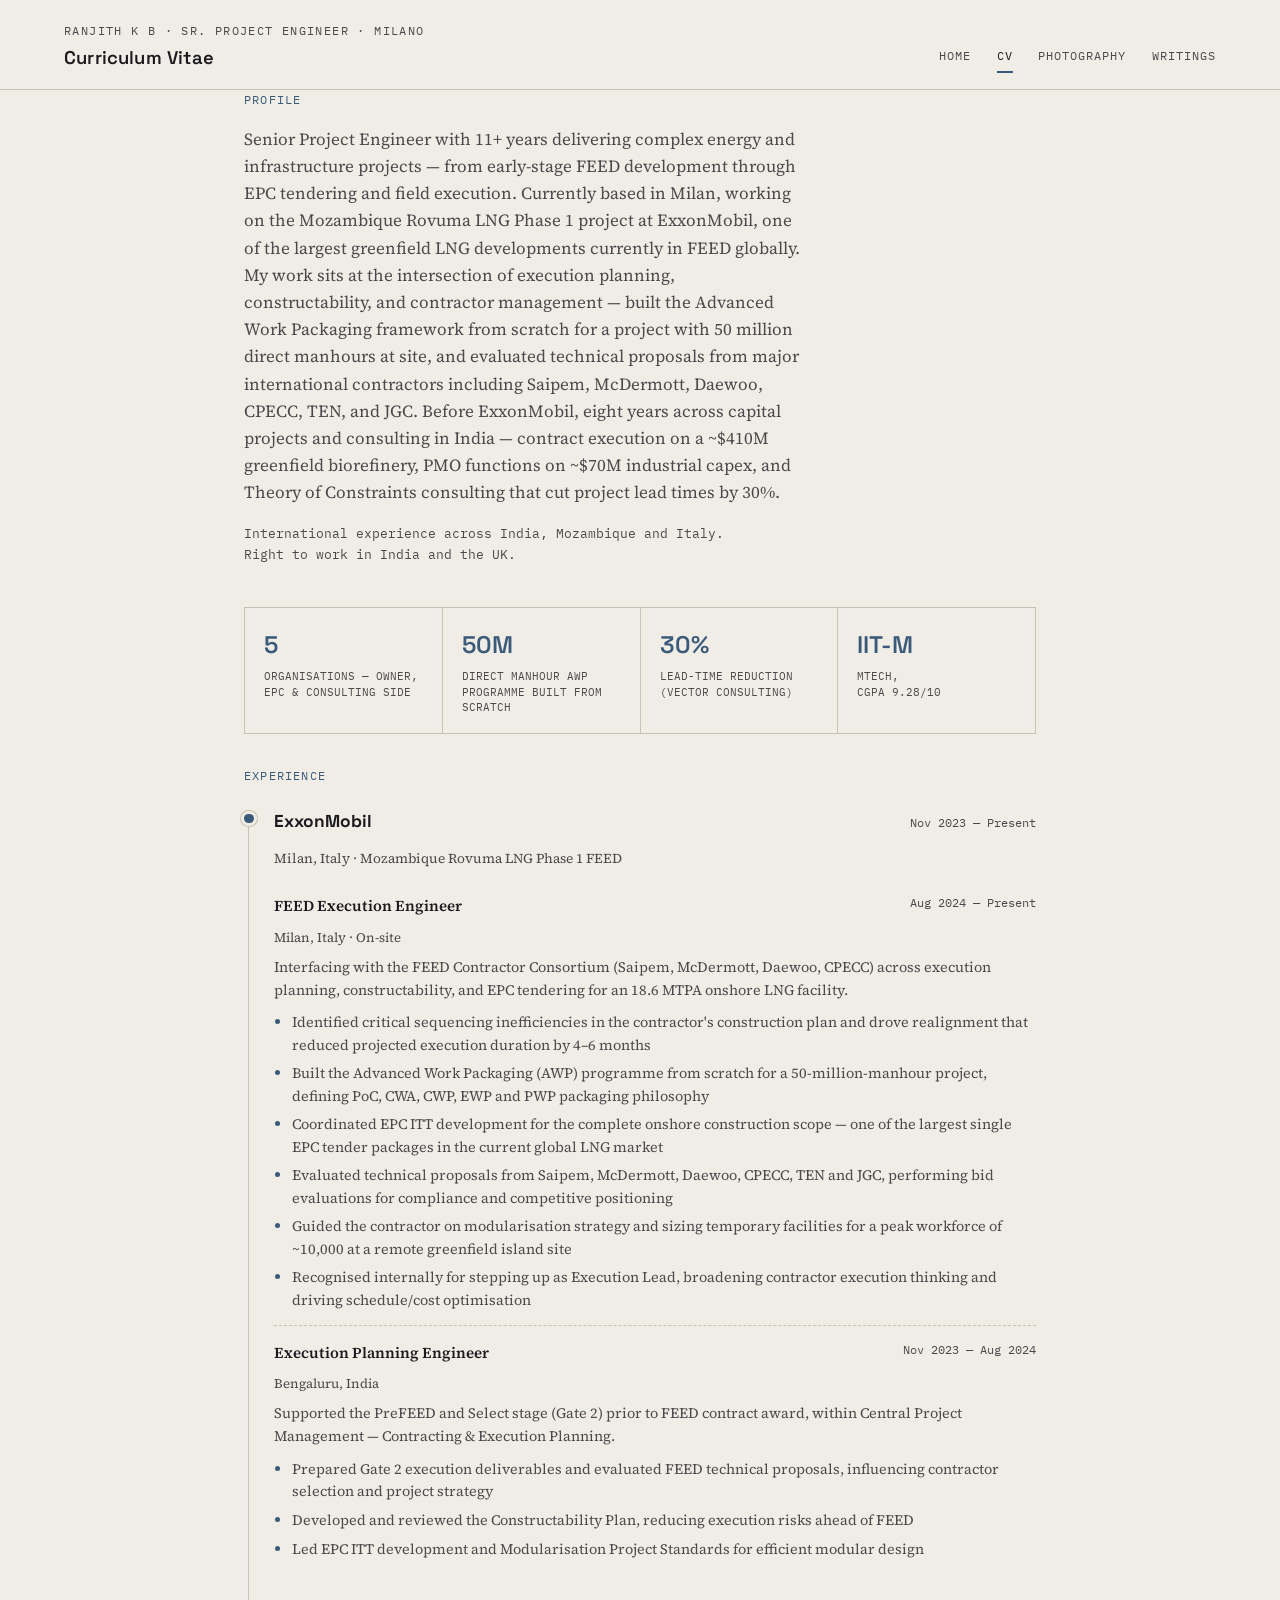
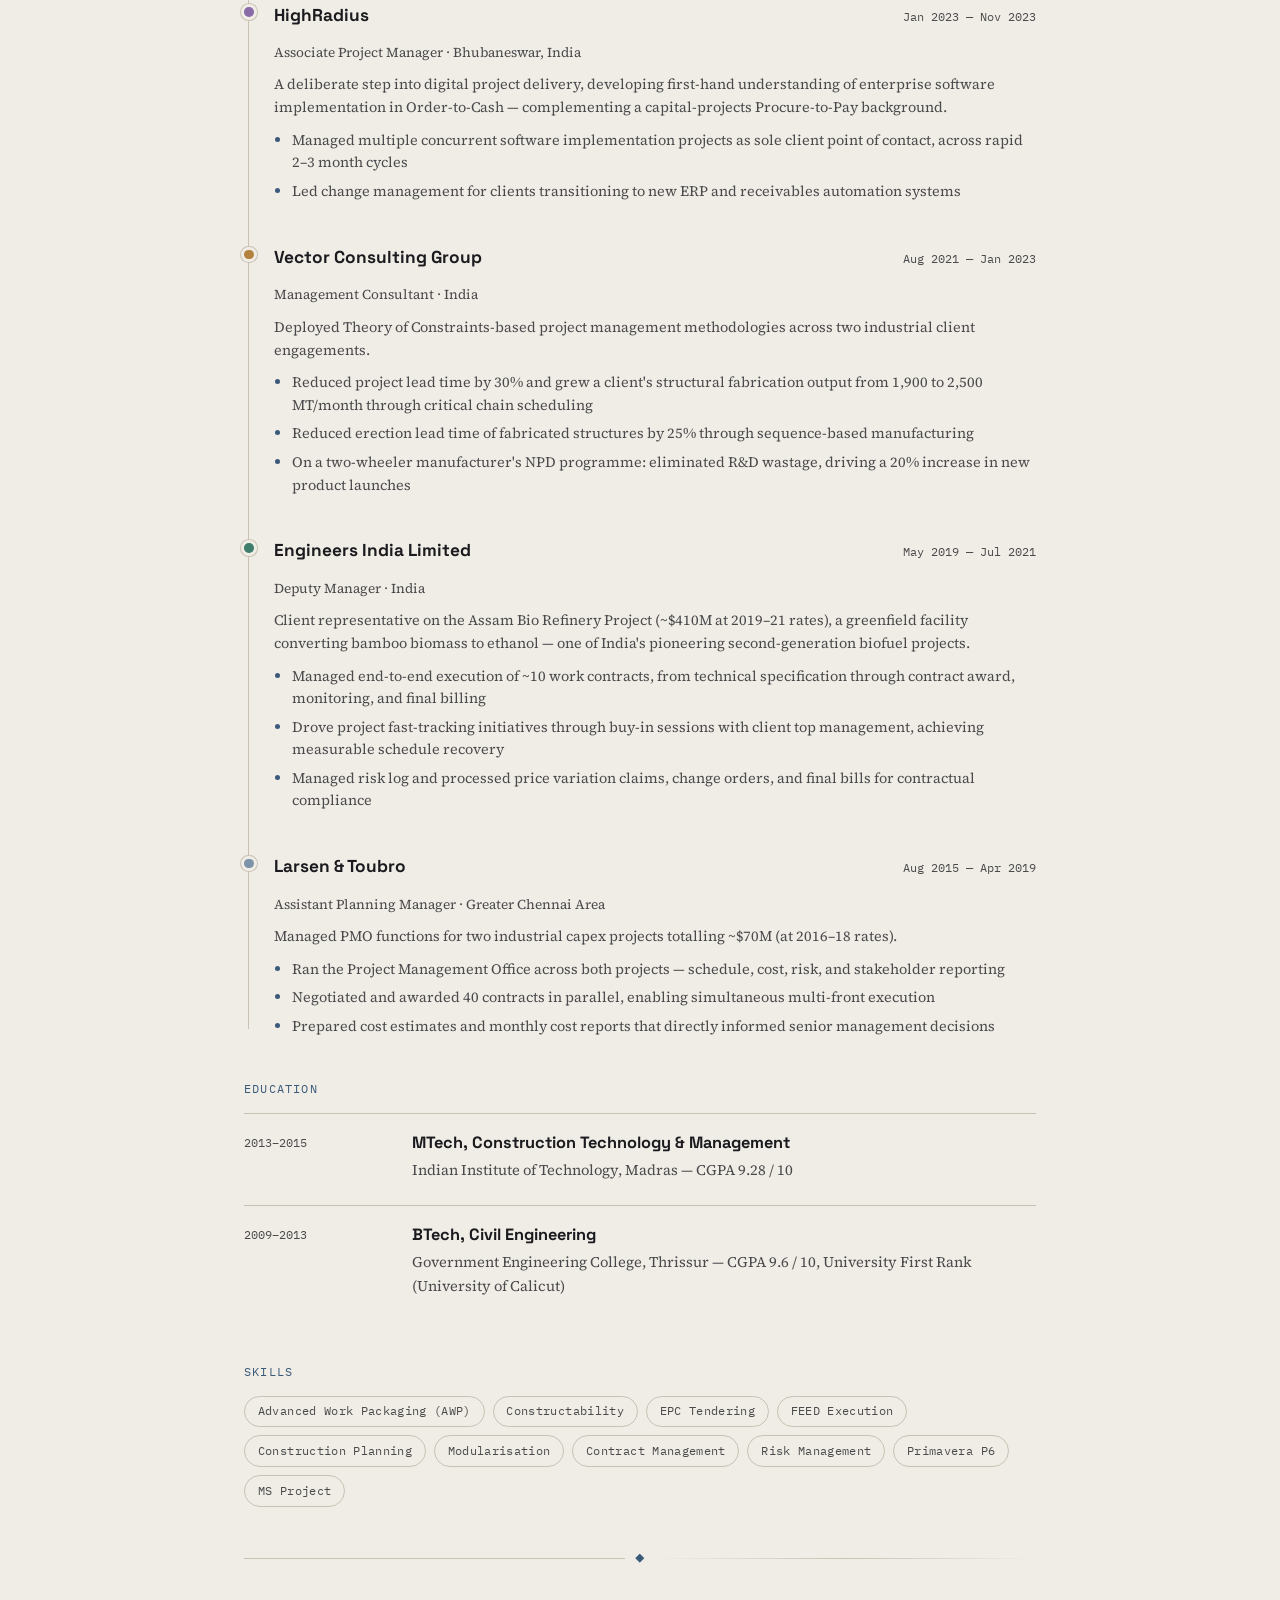
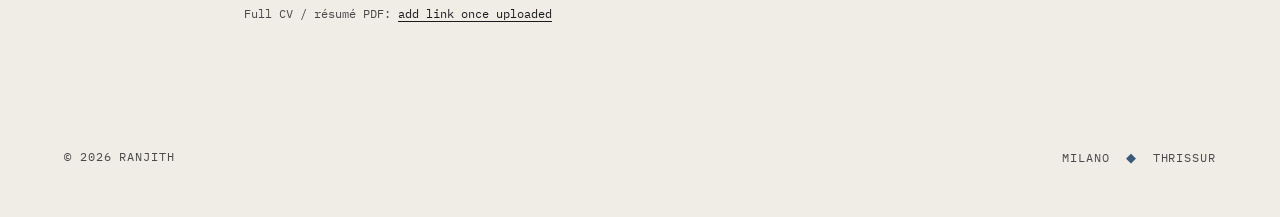
==== commit 0ba34d10: "Add files via upload" ====
--- a/cv.html
+++ b/cv.html
@@ -53,146 +53,123 @@
   </div>
 
   <div class="cv-section">
-    <div class="label">Timeline — tap a bar to jump to details</div>
-    <div class="timeline-wrap">
-      <div class="timeline-axis">
-        <span>2015</span><span>2017</span><span>2019</span><span>2021</span><span>2023</span><span>2026</span>
-      </div>
-      <div class="timeline-track">
-        <a class="timeline-bar" data-target="co-lt" style="left:0%; width:32.4%; background:#7C93A8;">
-          <span class="tb-label">L&amp;T</span>
-        </a>
-        <a class="timeline-bar" data-target="co-eil" style="left:33%; width:18%; background:#3F7D6C;">
-          <span class="tb-label">EIL</span>
-        </a>
-        <a class="timeline-bar" data-target="co-vector" style="left:53.5%; width:13.5%; background:#B4823F;">
-          <span class="tb-label">Vector</span>
-        </a>
-        <a class="timeline-bar" data-target="co-highradius" style="left:68.5%; width:7.5%; background:#8A6BA8;">
-          <span class="tb-label">HighRadius</span>
-        </a>
-        <a class="timeline-bar" data-target="co-exxonmobil" style="left:77%; width:23%; background:var(--accent); box-shadow:0 0 0 2px var(--accent-soft);">
-          <span class="tb-label">ExxonMobil</span>
-        </a>
-      </div>
-    </div>
-  </div>
-
-  <div class="cv-section">
     <div class="label">Experience</div>
-
-    <div class="cv-company" id="co-exxonmobil">
-      <div class="cv-company-head">
-        <h4>ExxonMobil</h4>
-        <time>Nov 2023 — Present</time>
-      </div>
-      <div style="color:var(--ink-soft); font-size:.85rem; margin-bottom:.6rem;">Milan, Italy · Mozambique Rovuma LNG Phase 1 FEED</div>
-
-      <div class="cv-subrole">
-        <div class="role-line">
-          <span class="role-title">FEED Execution Engineer</span>
-          <span class="role-time">Aug 2024 — Present</span>
-        </div>
-        <div class="role-loc">Milan, Italy · On-site</div>
-        <p style="font-size:.9rem; color:var(--ink-soft); margin:0 0 .6rem;">
-          Interfacing with the FEED Contractor Consortium (Saipem, McDermott, Daewoo, CPECC)
-          across execution planning, constructability, and EPC tendering for an 18.6 MTPA
-          onshore LNG facility.
-        </p>
-        <ul class="cv-bullets">
-          <li>Identified critical sequencing inefficiencies in the contractor's construction plan and drove realignment that reduced projected execution duration by 4–6 months</li>
-          <li>Built the Advanced Work Packaging (AWP) programme from scratch for a 50-million-manhour project, defining PoC, CWA, CWP, EWP and PWP packaging philosophy</li>
-          <li>Coordinated EPC ITT development for the complete onshore construction scope — one of the largest single EPC tender packages in the current global LNG market</li>
-          <li>Evaluated technical proposals from Saipem, McDermott, Daewoo, CPECC, TEN and JGC, performing bid evaluations for compliance and competitive positioning</li>
-          <li>Guided the contractor on modularisation strategy and sizing temporary facilities for a peak workforce of ~10,000 at a remote greenfield island site</li>
-          <li>Recognised internally for stepping up as Execution Lead, broadening contractor execution thinking and driving schedule/cost optimisation</li>
-        </ul>
-      </div>
-
-      <div class="cv-subrole">
-        <div class="role-line">
-          <span class="role-title">Execution Planning Engineer</span>
-          <span class="role-time">Nov 2023 — Aug 2024</span>
-        </div>
-        <div class="role-loc">Bengaluru, India</div>
-        <p style="font-size:.9rem; color:var(--ink-soft); margin:0 0 .6rem;">
-          Supported the PreFEED and Select stage (Gate 2) prior to FEED contract award, within
-          Central Project Management — Contracting &amp; Execution Planning.
-        </p>
-        <ul class="cv-bullets">
-          <li>Prepared Gate 2 execution deliverables and evaluated FEED technical proposals, influencing contractor selection and project strategy</li>
-          <li>Developed and reviewed the Constructability Plan, reducing execution risks ahead of FEED</li>
-          <li>Led EPC ITT development and Modularisation Project Standards for efficient modular design</li>
-        </ul>
-      </div>
-    </div>
-
-    <div class="cv-company" id="co-eil">
-      <div class="cv-company-head">
-        <h4>Engineers India Limited</h4>
-        <time>May 2019 — Jul 2021</time>
-      </div>
-      <div style="color:var(--ink-soft); font-size:.85rem; margin-bottom:.6rem;">Deputy Manager · India</div>
-      <p style="font-size:.9rem; color:var(--ink-soft); margin:0 0 .6rem;">
-        Client representative on the Assam Bio Refinery Project (~$410M at 2019–21 rates), a
-        greenfield facility converting bamboo biomass to ethanol — one of India's pioneering
-        second-generation biofuel projects.
-      </p>
-      <ul class="cv-bullets">
-        <li>Managed end-to-end execution of ~10 work contracts, from technical specification through contract award, monitoring, and final billing</li>
-        <li>Drove project fast-tracking initiatives through buy-in sessions with client top management, achieving measurable schedule recovery</li>
-        <li>Managed risk log and processed price variation claims, change orders, and final bills for contractual compliance</li>
-      </ul>
-    </div>
-
-    <div class="cv-company" id="co-lt">
-      <div class="cv-company-head">
-        <h4>Larsen &amp; Toubro</h4>
-        <time>Aug 2015 — Apr 2019</time>
-      </div>
-      <div style="color:var(--ink-soft); font-size:.85rem; margin-bottom:.6rem;">Assistant Planning Manager · Greater Chennai Area</div>
-      <p style="font-size:.9rem; color:var(--ink-soft); margin:0 0 .6rem;">
-        Managed PMO functions for two industrial capex projects totalling ~$70M (at 2016–18 rates).
-      </p>
-      <ul class="cv-bullets">
-        <li>Ran the Project Management Office across both projects — schedule, cost, risk, and stakeholder reporting</li>
-        <li>Negotiated and awarded 40 contracts in parallel, enabling simultaneous multi-front execution</li>
-        <li>Prepared cost estimates and monthly cost reports that directly informed senior management decisions</li>
-      </ul>
-    </div>
-
-    <div class="cv-company" id="co-vector">
-      <div class="cv-company-head">
-        <h4>Vector Consulting Group</h4>
-        <time>Aug 2021 — Jan 2023</time>
-      </div>
-      <div style="color:var(--ink-soft); font-size:.85rem; margin-bottom:.6rem;">Management Consultant · India</div>
-      <p style="font-size:.9rem; color:var(--ink-soft); margin:0 0 .6rem;">
-        Deployed Theory of Constraints-based project management methodologies across two
-        industrial client engagements.
-      </p>
-      <ul class="cv-bullets">
-        <li>Reduced project lead time by 30% and grew a client's structural fabrication output from 1,900 to 2,500 MT/month through critical chain scheduling</li>
-        <li>Reduced erection lead time of fabricated structures by 25% through sequence-based manufacturing</li>
-        <li>On a two-wheeler manufacturer's NPD programme: eliminated R&D wastage, driving a 20% increase in new product launches</li>
-      </ul>
-    </div>
-
-    <div class="cv-company" id="co-highradius">
-      <div class="cv-company-head">
-        <h4>HighRadius</h4>
-        <time>Jan 2023 — Nov 2023</time>
-      </div>
-      <div style="color:var(--ink-soft); font-size:.85rem; margin-bottom:.6rem;">Associate Project Manager · Bhubaneswar, India</div>
-      <p style="font-size:.9rem; color:var(--ink-soft); margin:0 0 .6rem;">
-        A deliberate step into digital project delivery, developing first-hand understanding of
-        enterprise software implementation in Order-to-Cash — complementing a capital-projects
-        Procure-to-Pay background.
-      </p>
-      <ul class="cv-bullets">
-        <li>Managed multiple concurrent software implementation projects as sole client point of contact, across rapid 2–3 month cycles</li>
-        <li>Led change management for clients transitioning to new ERP and receivables automation systems</li>
-      </ul>
+    <div class="cv-timeline">
+
+      <div class="cv-company" id="co-exxonmobil" style="--dot:var(--accent);">
+        <div class="cv-company-head">
+          <h4>ExxonMobil</h4>
+          <time>Nov 2023 — Present</time>
+        </div>
+        <div style="color:var(--ink-soft); font-size:.85rem; margin-bottom:.6rem;">Milan, Italy · Mozambique Rovuma LNG Phase 1 FEED</div>
+
+        <div class="cv-subrole">
+          <div class="role-line">
+            <span class="role-title">FEED Execution Engineer</span>
+            <span class="role-time">Aug 2024 — Present</span>
+          </div>
+          <div class="role-loc">Milan, Italy · On-site</div>
+          <p style="font-size:.9rem; color:var(--ink-soft); margin:0 0 .6rem;">
+            Interfacing with the FEED Contractor Consortium (Saipem, McDermott, Daewoo, CPECC)
+            across execution planning, constructability, and EPC tendering for an 18.6 MTPA
+            onshore LNG facility.
+          </p>
+          <ul class="cv-bullets">
+            <li>Identified critical sequencing inefficiencies in the contractor's construction plan and drove realignment that reduced projected execution duration by 4–6 months</li>
+            <li>Built the Advanced Work Packaging (AWP) programme from scratch for a 50-million-manhour project, defining PoC, CWA, CWP, EWP and PWP packaging philosophy</li>
+            <li>Coordinated EPC ITT development for the complete onshore construction scope — one of the largest single EPC tender packages in the current global LNG market</li>
+            <li>Evaluated technical proposals from Saipem, McDermott, Daewoo, CPECC, TEN and JGC, performing bid evaluations for compliance and competitive positioning</li>
+            <li>Guided the contractor on modularisation strategy and sizing temporary facilities for a peak workforce of ~10,000 at a remote greenfield island site</li>
+            <li>Recognised internally for stepping up as Execution Lead, broadening contractor execution thinking and driving schedule/cost optimisation</li>
+          </ul>
+        </div>
+
+        <div class="cv-subrole">
+          <div class="role-line">
+            <span class="role-title">Execution Planning Engineer</span>
+            <span class="role-time">Nov 2023 — Aug 2024</span>
+          </div>
+          <div class="role-loc">Bengaluru, India</div>
+          <p style="font-size:.9rem; color:var(--ink-soft); margin:0 0 .6rem;">
+            Supported the PreFEED and Select stage (Gate 2) prior to FEED contract award, within
+            Central Project Management — Contracting &amp; Execution Planning.
+          </p>
+          <ul class="cv-bullets">
+            <li>Prepared Gate 2 execution deliverables and evaluated FEED technical proposals, influencing contractor selection and project strategy</li>
+            <li>Developed and reviewed the Constructability Plan, reducing execution risks ahead of FEED</li>
+            <li>Led EPC ITT development and Modularisation Project Standards for efficient modular design</li>
+          </ul>
+        </div>
+      </div>
+
+      <div class="cv-company" id="co-highradius" style="--dot:#8A6BA8;">
+        <div class="cv-company-head">
+          <h4>HighRadius</h4>
+          <time>Jan 2023 — Nov 2023</time>
+        </div>
+        <div style="color:var(--ink-soft); font-size:.85rem; margin-bottom:.6rem;">Associate Project Manager · Bhubaneswar, India</div>
+        <p style="font-size:.9rem; color:var(--ink-soft); margin:0 0 .6rem;">
+          A deliberate step into digital project delivery, developing first-hand understanding of
+          enterprise software implementation in Order-to-Cash — complementing a capital-projects
+          Procure-to-Pay background.
+        </p>
+        <ul class="cv-bullets">
+          <li>Managed multiple concurrent software implementation projects as sole client point of contact, across rapid 2–3 month cycles</li>
+          <li>Led change management for clients transitioning to new ERP and receivables automation systems</li>
+        </ul>
+      </div>
+
+      <div class="cv-company" id="co-vector" style="--dot:#B4823F;">
+        <div class="cv-company-head">
+          <h4>Vector Consulting Group</h4>
+          <time>Aug 2021 — Jan 2023</time>
+        </div>
+        <div style="color:var(--ink-soft); font-size:.85rem; margin-bottom:.6rem;">Management Consultant · India</div>
+        <p style="font-size:.9rem; color:var(--ink-soft); margin:0 0 .6rem;">
+          Deployed Theory of Constraints-based project management methodologies across two
+          industrial client engagements.
+        </p>
+        <ul class="cv-bullets">
+          <li>Reduced project lead time by 30% and grew a client's structural fabrication output from 1,900 to 2,500 MT/month through critical chain scheduling</li>
+          <li>Reduced erection lead time of fabricated structures by 25% through sequence-based manufacturing</li>
+          <li>On a two-wheeler manufacturer's NPD programme: eliminated R&amp;D wastage, driving a 20% increase in new product launches</li>
+        </ul>
+      </div>
+
+      <div class="cv-company" id="co-eil" style="--dot:#3F7D6C;">
+        <div class="cv-company-head">
+          <h4>Engineers India Limited</h4>
+          <time>May 2019 — Jul 2021</time>
+        </div>
+        <div style="color:var(--ink-soft); font-size:.85rem; margin-bottom:.6rem;">Deputy Manager · India</div>
+        <p style="font-size:.9rem; color:var(--ink-soft); margin:0 0 .6rem;">
+          Client representative on the Assam Bio Refinery Project (~$410M at 2019–21 rates), a
+          greenfield facility converting bamboo biomass to ethanol — one of India's pioneering
+          second-generation biofuel projects.
+        </p>
+        <ul class="cv-bullets">
+          <li>Managed end-to-end execution of ~10 work contracts, from technical specification through contract award, monitoring, and final billing</li>
+          <li>Drove project fast-tracking initiatives through buy-in sessions with client top management, achieving measurable schedule recovery</li>
+          <li>Managed risk log and processed price variation claims, change orders, and final bills for contractual compliance</li>
+        </ul>
+      </div>
+
+      <div class="cv-company" id="co-lt" style="--dot:#7C93A8;">
+        <div class="cv-company-head">
+          <h4>Larsen &amp; Toubro</h4>
+          <time>Aug 2015 — Apr 2019</time>
+        </div>
+        <div style="color:var(--ink-soft); font-size:.85rem; margin-bottom:.6rem;">Assistant Planning Manager · Greater Chennai Area</div>
+        <p style="font-size:.9rem; color:var(--ink-soft); margin:0 0 .6rem;">
+          Managed PMO functions for two industrial capex projects totalling ~$70M (at 2016–18 rates).
+        </p>
+        <ul class="cv-bullets">
+          <li>Ran the Project Management Office across both projects — schedule, cost, risk, and stakeholder reporting</li>
+          <li>Negotiated and awarded 40 contracts in parallel, enabling simultaneous multi-front execution</li>
+          <li>Prepared cost estimates and monthly cost reports that directly informed senior management decisions</li>
+        </ul>
+      </div>
+
     </div>
   </div>
 
@@ -243,6 +220,5 @@
 </footer>
 
 <script>document.getElementById('year').textContent = new Date().getFullYear();</script>
-<script src="js/cv.js"></script>
 </body>
 </html>
--- a/css/style.css
+++ b/css/style.css
@@ -266,71 +266,37 @@
   color:var(--ink-soft);
 }
 
-/* interactive timeline */
-.timeline-wrap{ margin-top:1.2rem; }
-.timeline-axis{
-  display:flex;
-  justify-content:space-between;
-  font-family:var(--f-mono);
-  font-size:.68rem;
-  color:var(--ink-soft);
-  padding-bottom:.5rem;
-  border-bottom:1px dashed var(--line);
-  margin-bottom:1rem;
-}
-.timeline-track{
+/* experience timeline — static vertical rail, no interactivity */
+.cv-timeline{
   position:relative;
-  height:2.6rem;
-  background:var(--paper-2);
-  border-radius:6px;
-}
-.timeline-bar{
+  padding-left:1.9rem;
+  margin-top:1.4rem;
+}
+.cv-timeline::before{
+  content:"";
   position:absolute;
-  top:0; bottom:0;
-  border-radius:6px;
-  display:flex;
-  align-items:center;
-  padding:0 .6rem;
-  overflow:hidden;
-  text-decoration:none;
-  cursor:pointer;
-  transition:filter .15s ease, transform .15s ease;
-}
-.timeline-bar:hover{ filter:brightness(1.08); transform:translateY(-1px); }
-.timeline-bar .tb-label{
-  font-family:var(--f-mono);
-  font-size:.68rem;
-  font-weight:600;
-  color:#fff;
-  white-space:nowrap;
-  text-shadow:0 1px 2px rgba(0,0,0,.25);
-}
-@media (max-width:560px){
-  .timeline-bar .tb-label{ font-size:.6rem; }
-}
-
-/* jump-highlight flash when a timeline bar is tapped */
-.cv-company.cv-flash{
-  animation:cvflash 1.4s ease;
-}
-@keyframes cvflash{
-  0%   { background:var(--accent-soft); }
-  100% { background:transparent; }
-}
-
-/* collapsible bullet lists */
-.cv-bullets.is-collapsed li:nth-child(n+3){ display:none; }
-.cv-toggle{
-  font-family:var(--f-mono);
-  font-size:.72rem;
-  color:var(--accent);
-  background:none;
-  border:none;
-  cursor:pointer;
-  padding:0;
-  margin-top:.2rem;
-  text-decoration:underline;
-  text-underline-offset:.2rem;
+  left:.28rem;
+  top:.5rem;
+  bottom:.5rem;
+  width:1px;
+  background:var(--line);
+}
+.cv-timeline .cv-company{
+  position:relative;
+  border-top:none;
+  padding:0 0 2.2rem;
+}
+.cv-timeline .cv-company:last-child{ padding-bottom:0; }
+.cv-timeline .cv-company::before{
+  content:"";
+  position:absolute;
+  left:-1.9rem;
+  top:.35rem;
+  width:.6rem;
+  height:.6rem;
+  border-radius:50%;
+  background:var(--dot, var(--accent));
+  box-shadow:0 0 0 3px var(--paper), 0 0 0 4px var(--line);
 }
 
 /* ============================================================
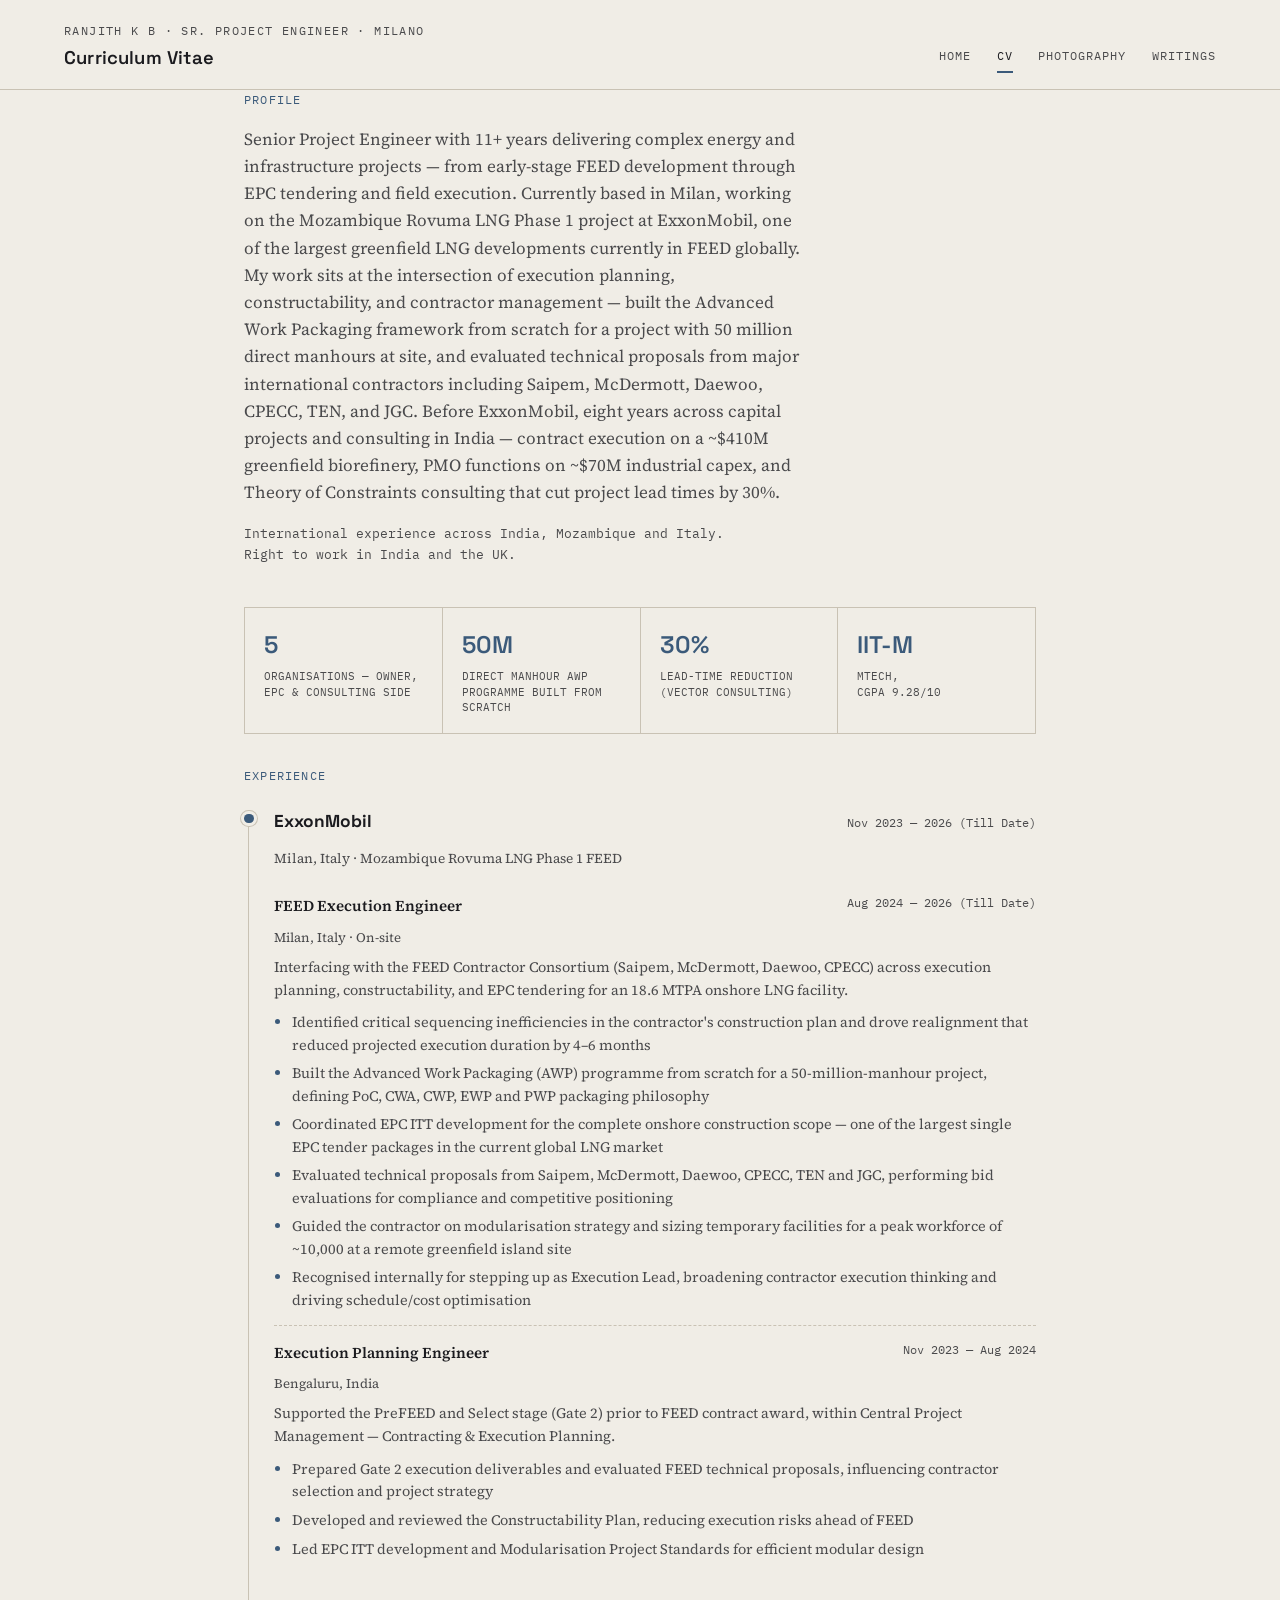
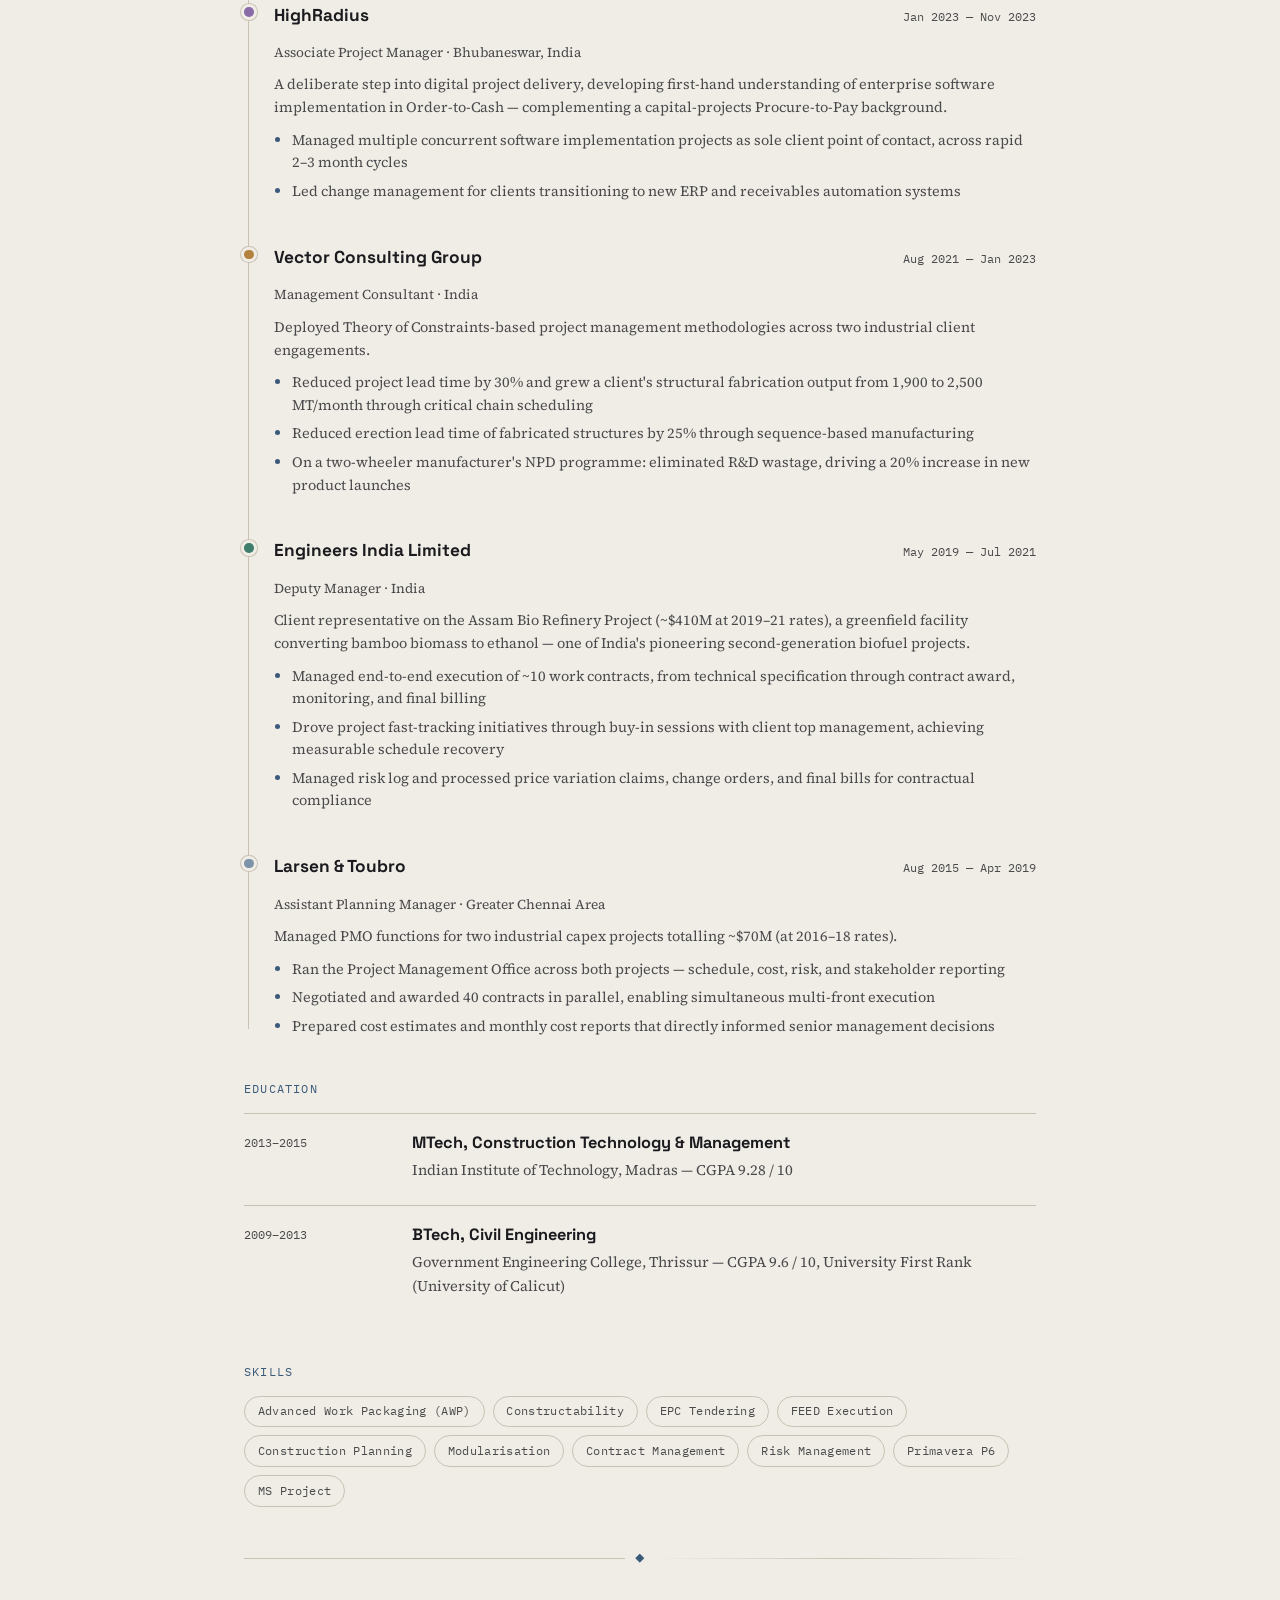
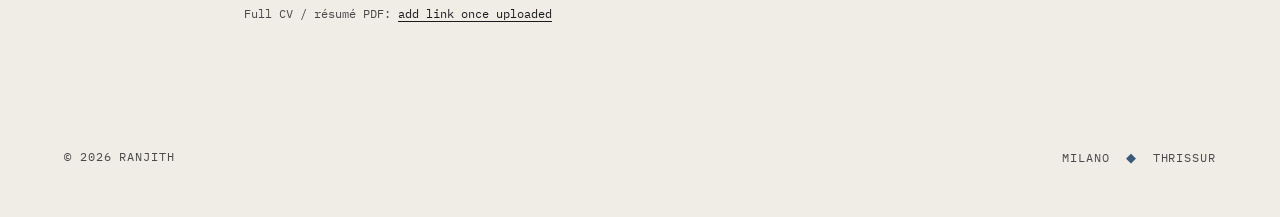
==== commit c6da2637: "Add files via upload" ====
--- a/cv.html
+++ b/cv.html
@@ -59,14 +59,14 @@
       <div class="cv-company" id="co-exxonmobil" style="--dot:var(--accent);">
         <div class="cv-company-head">
           <h4>ExxonMobil</h4>
-          <time>Nov 2023 — Present</time>
+          <time>Nov 2023 — <span class="till-now"></span></time>
         </div>
         <div style="color:var(--ink-soft); font-size:.85rem; margin-bottom:.6rem;">Milan, Italy · Mozambique Rovuma LNG Phase 1 FEED</div>
 
         <div class="cv-subrole">
           <div class="role-line">
             <span class="role-title">FEED Execution Engineer</span>
-            <span class="role-time">Aug 2024 — Present</span>
+            <span class="role-time">Aug 2024 — <span class="till-now"></span></span>
           </div>
           <div class="role-loc">Milan, Italy · On-site</div>
           <p style="font-size:.9rem; color:var(--ink-soft); margin:0 0 .6rem;">
@@ -219,6 +219,11 @@
   <div>MILANO <span class="diamond-mark">◆</span> THRISSUR</div>
 </footer>
 
-<script>document.getElementById('year').textContent = new Date().getFullYear();</script>
+<script>
+document.getElementById('year').textContent = new Date().getFullYear();
+document.querySelectorAll('.till-now').forEach(el => {
+  el.textContent = new Date().getFullYear() + ' (Till Date)';
+});
+</script>
 </body>
 </html>
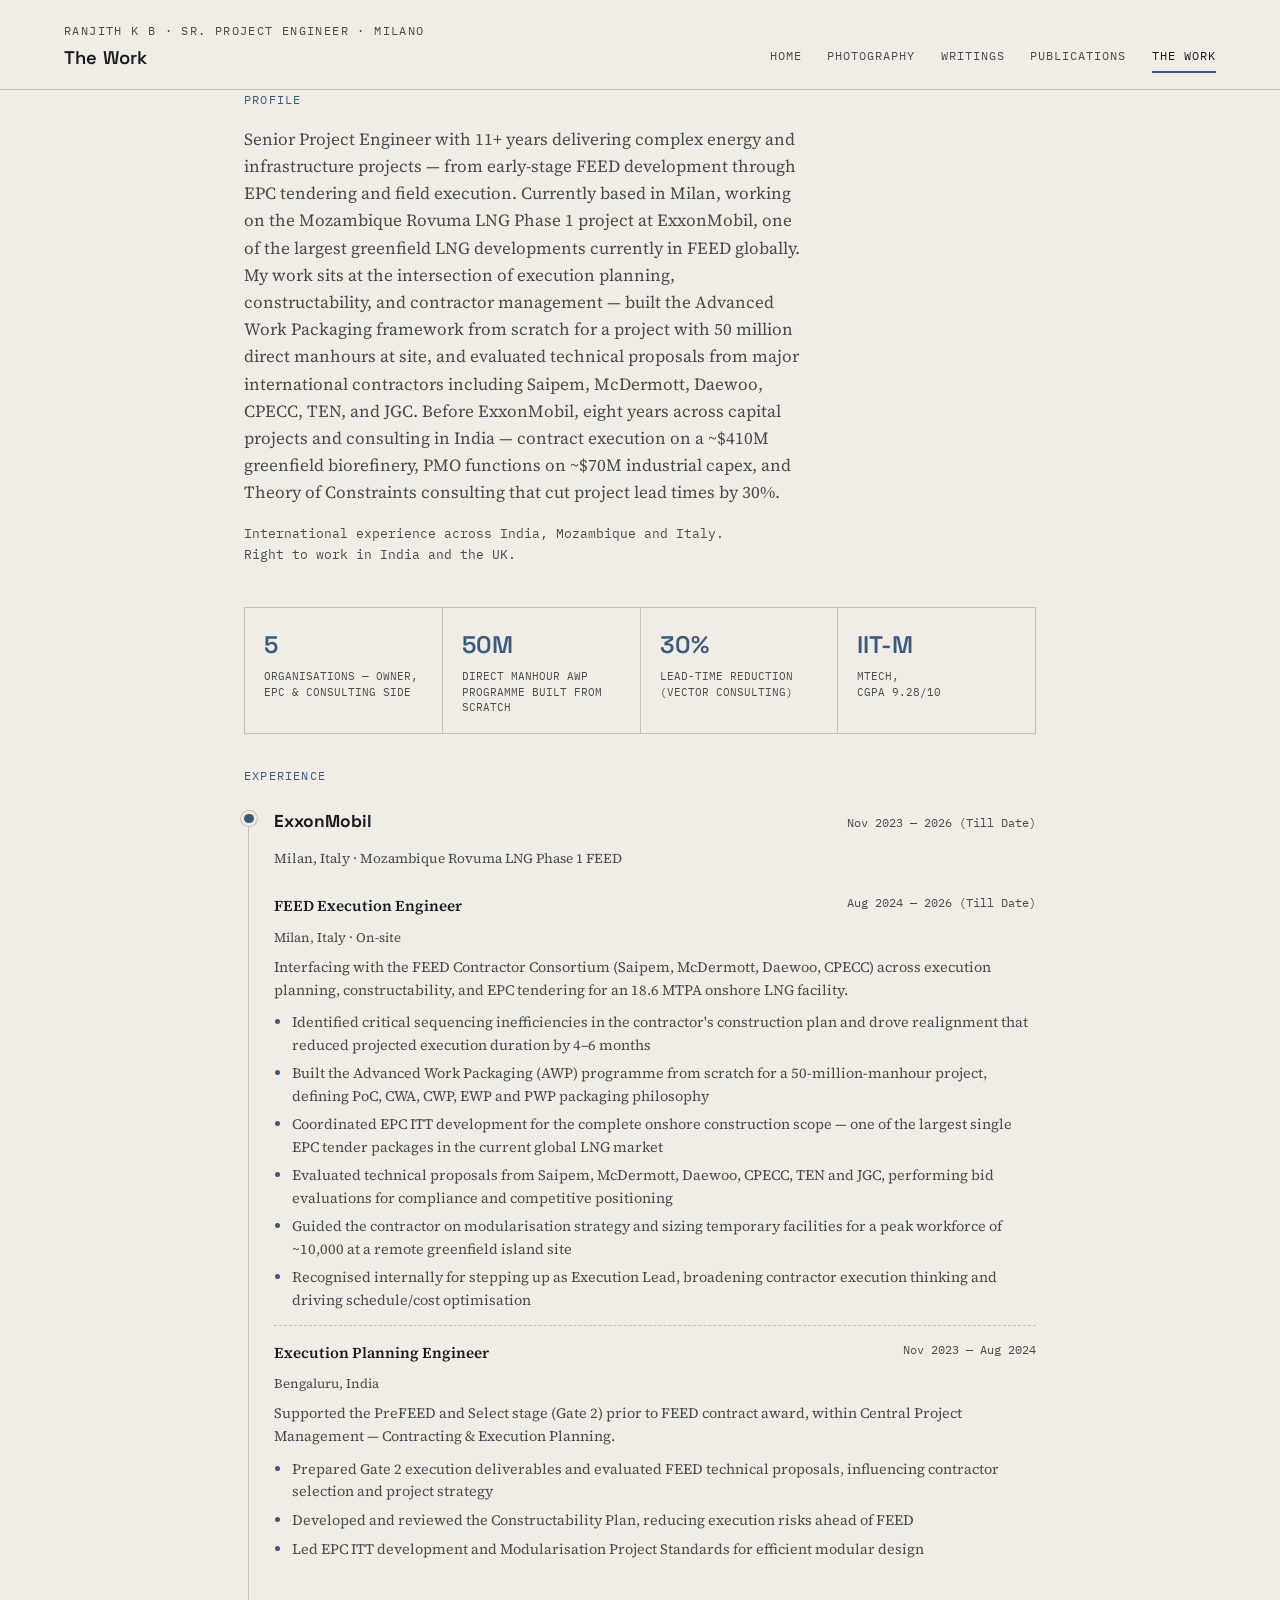
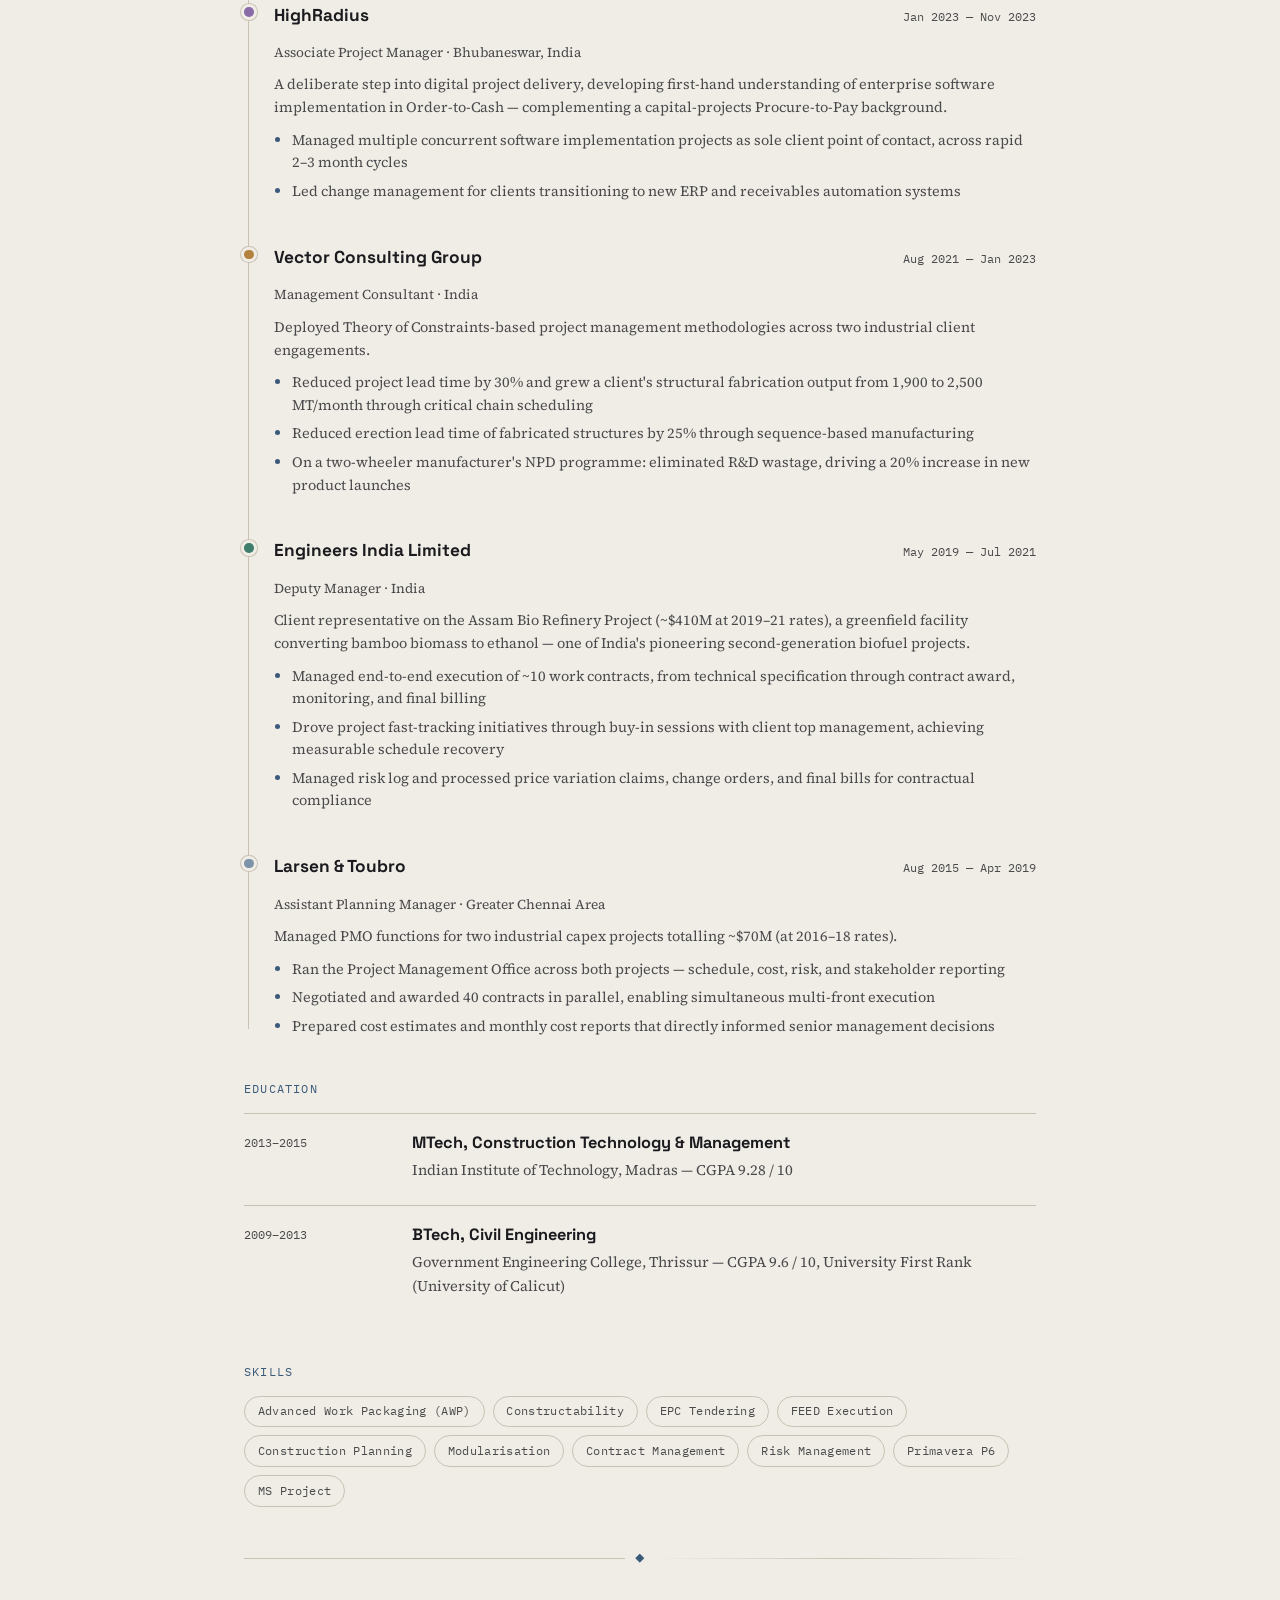
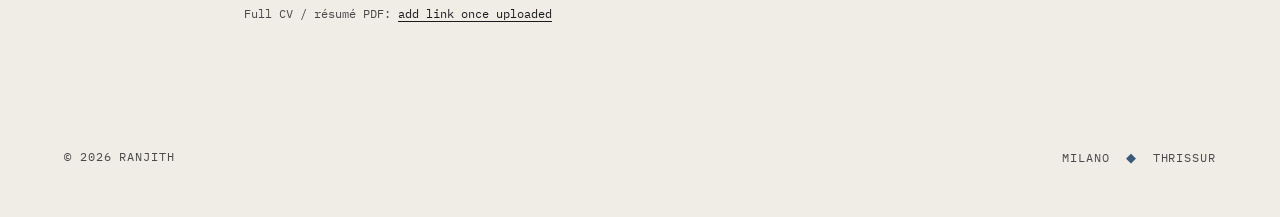
==== commit 57ec2a3f: "Add files via upload" ====
--- a/cv.html
+++ b/cv.html
@@ -3,7 +3,7 @@
 <head>
 <meta charset="UTF-8">
 <meta name="viewport" content="width=device-width, initial-scale=1.0">
-<title>CV — Ranjith K B</title>
+<title>The Work — Ranjith K B</title>
 <link rel="preconnect" href="https://fonts.googleapis.com">
 <link href="https://fonts.googleapis.com/css2?family=Space+Grotesk:wght@500;600;700&family=Source+Serif+4:ital,wght@0,400;0,600;1,400&family=IBM+Plex+Mono:wght@400;500&family=Manjari:wght@400;700&display=swap" rel="stylesheet">
 <link rel="stylesheet" href="css/style.css">
@@ -13,13 +13,14 @@
 <header class="titleblock">
   <div>
     <div class="id">RANJITH K B · SR. PROJECT ENGINEER · MILANO</div>
-    <div class="name">Curriculum Vitae</div>
+    <div class="name">The Work</div>
   </div>
   <nav class="tabs">
     <a href="index.html">Home</a>
-    <a href="cv.html" class="active">CV</a>
     <a href="photography.html">Photography</a>
     <a href="writings.html">Writings</a>
+    <a href="publications.html">Publications</a>
+    <a href="cv.html" class="active">The Work</a>
   </nav>
 </header>
 
--- a/css/style.css
+++ b/css/style.css
@@ -22,6 +22,7 @@
 [data-section="cv"]          { --accent:#3B5A7A; --accent-soft:#E3E8ED; }
 [data-section="photography"] { --accent:#A8522E; --accent-soft:#EFE3DC; }
 [data-section="writings"]    { --accent:#B8860B; --accent-soft:#F1E6C8; --ink-accent:#6B1F1F; }
+[data-section="publications"]       { --accent:#6B2740; --accent-soft:#EBDCE1; }
 
 *{ box-sizing:border-box; }
 html{ scroll-behavior:smooth; }
@@ -110,7 +111,7 @@
 /* ============================================================
    LAYOUT SHELLS
    ============================================================ */
-main{ padding:0 5vw 5rem; max-width:920px; margin:0 auto; }
+main{ padding:0 5vw 5rem; max-width:920px; margin:0 auto; scroll-behavior:smooth; }
 .wide  main{ max-width:1180px; }
 
 footer{
@@ -155,7 +156,7 @@
 
 .practice-grid{
   display:grid;
-  grid-template-columns:repeat(3, 1fr);
+  grid-template-columns:repeat(4, 1fr);
   gap:1px;
   background:var(--line);
   margin:3rem 0;
@@ -188,6 +189,9 @@
   letter-spacing:.06em;
   text-transform:uppercase;
   border-bottom:1px solid currentColor;
+}
+@media (max-width:900px){
+  .practice-grid{ grid-template-columns:1fr 1fr; }
 }
 @media (max-width:720px){
   .practice-grid{ grid-template-columns:1fr; }
@@ -381,7 +385,7 @@
 .entry-list{ list-style:none; margin:0; padding:0; }
 .entry{
   display:grid;
-  grid-template-columns:6.5rem 1fr auto;
+  grid-template-columns:6.5rem 1fr;
   gap:1rem;
   align-items:baseline;
   padding:.85rem 0;
@@ -398,18 +402,16 @@
   font-size:1.08rem;
 }
 .entry .title .en{ font-family:var(--f-body); font-style:italic; color:var(--ink-soft); font-size:.85rem; }
-.entry .src{
-  font-family:var(--f-mono);
-  font-size:.65rem;
-  letter-spacing:.05em;
-  text-transform:uppercase;
-  color:var(--ink-soft);
-  white-space:nowrap;
-}
+.entry .src-link{
+  font-family:var(--f-mono);
+  font-size:.75rem;
+  color:var(--ink-soft);
+  margin-left:.3rem;
+}
+.entry .src-link:hover{ color:var(--accent); }
 .entry:hover .title{ color:var(--ink-accent, var(--accent)); }
 @media (max-width:600px){
   .entry{ grid-template-columns:1fr; gap:.2rem; }
-  .entry .src{ display:none; }
 }
 
 .post-meta{
@@ -442,3 +444,256 @@
 .post-nav a{ max-width:45%; }
 .post-nav .dir{ display:block; color:var(--ink-soft); font-size:.7rem; margin-bottom:.3rem; }
 .related-list{ margin-top:1rem; }
+
+/* ============================================================
+   BOOKS — cover + details cards
+   ============================================================ */
+.book-card{
+  display:grid;
+  grid-template-columns:180px 1fr;
+  gap:2rem;
+  padding:2.2rem 0;
+  border-top:1px solid var(--line);
+}
+.book-card:first-of-type{ border-top:none; }
+.book-card .cover{
+  width:100%;
+  border:1px solid var(--line);
+  box-shadow:4px 4px 0 var(--accent-soft);
+}
+.book-card .meta{
+  font-family:var(--f-mono);
+  font-size:.72rem;
+  letter-spacing:.08em;
+  text-transform:uppercase;
+  color:var(--accent);
+  margin-bottom:.5rem;
+}
+.book-card h2{
+  font-family:var(--f-ml);
+  font-weight:700;
+  font-size:1.5rem;
+  margin:0 0 .15rem;
+  line-height:1.25;
+}
+.book-card .translit{
+  font-family:var(--f-body);
+  font-style:italic;
+  color:var(--ink-soft);
+  font-size:.92rem;
+  margin:0 0 1rem;
+}
+.book-card p.desc{
+  color:var(--ink-soft);
+  font-size:.96rem;
+  max-width:60ch;
+  margin:0 0 1.2rem;
+}
+.book-links{
+  display:flex;
+  flex-wrap:wrap;
+  gap:.6rem;
+}
+.book-links a{
+  font-family:var(--f-mono);
+  font-size:.72rem;
+  letter-spacing:.05em;
+  text-transform:uppercase;
+  padding:.5rem .9rem;
+  border:1px solid var(--line);
+  transition:border-color .15s ease, color .15s ease;
+}
+.book-links a.primary{
+  background:var(--accent);
+  color:var(--paper);
+  border-color:var(--accent);
+}
+.book-links a:not(.primary):hover{
+  border-color:var(--accent);
+  color:var(--accent);
+}
+.book-links a.disabled{
+  color:var(--line);
+  border-color:var(--line);
+  pointer-events:none;
+}
+.book-note{
+  font-size:.78rem;
+  color:var(--ink-soft);
+  margin-top:.7rem;
+  font-style:italic;
+}
+@media (max-width:640px){
+  .book-card{ grid-template-columns:120px 1fr; gap:1.2rem; }
+  .book-card h2{ font-size:1.25rem; }
+}
+
+.section-label{
+  font-family:var(--f-mono);
+  font-size:.78rem;
+  letter-spacing:.1em;
+  text-transform:uppercase;
+  color:var(--accent);
+  margin-top:2.6rem;
+}
+.book-card.academic-card{ align-items:center; }
+.placeholder-cover{
+  width:100%;
+  aspect-ratio:3/4;
+  display:flex;
+  align-items:center;
+  justify-content:center;
+  border:1px dashed var(--line);
+  color:var(--ink-soft);
+  font-family:var(--f-mono);
+  font-size:.8rem;
+  letter-spacing:.08em;
+  background:var(--paper-2);
+}
+.academic-title{ font-family:var(--f-display) !important; font-style:normal; }
+
+/* ============================================================
+   HOME — hero split with photo
+   ============================================================ */
+.hero-grid{
+  display:grid;
+  grid-template-columns:1.15fr .85fr;
+  gap:3rem;
+  align-items:start;
+  padding:4rem 0 1rem;
+}
+.hero-grid .hero-text .eyebrow{ margin-top:0; }
+.hero-text p{ max-width:58ch; }
+.contact-pill{
+  display:inline-block;
+  margin-top:1.6rem;
+  font-family:var(--f-mono);
+  font-size:.78rem;
+  letter-spacing:.03em;
+  padding:.6rem 1rem;
+  border:1px solid var(--line);
+  transition:border-color .15s ease, color .15s ease;
+}
+.contact-pill:hover{ border-color:var(--accent); color:var(--accent); }
+.hero-photo{
+  position:relative;
+  aspect-ratio:3/4;
+  overflow:hidden;
+  border:1px solid var(--line);
+  box-shadow:6px 6px 0 var(--accent-soft);
+}
+.hero-photo img{
+  width:100%; height:100%; object-fit:cover;
+  filter:grayscale(1) contrast(1.05);
+  transition:filter .3s ease;
+}
+.hero-photo:hover img{ filter:grayscale(0) contrast(1.05); }
+.hero-photo .cap{
+  position:absolute; left:.7rem; bottom:.6rem;
+  font-family:var(--f-mono);
+  font-size:.68rem;
+  color:#F0EDE6;
+  letter-spacing:.05em;
+}
+.contact-line{
+  display:flex;
+  align-items:center;
+  gap:.5rem;
+  margin-top:1.6rem;
+  font-family:var(--f-mono);
+  font-size:.8rem;
+  letter-spacing:.04em;
+}
+.contact-line a{ border-bottom:1px solid currentColor; color:var(--accent); }
+@media (max-width:800px){
+  .hero-grid{ grid-template-columns:1fr; gap:2rem; padding-top:2.5rem; }
+  .hero-photo{ aspect-ratio:16/10; order:-1; }
+}
+
+/* ============================================================
+   WRITINGS — filter chips, popular tags, back-to-top
+   ============================================================ */
+.popular-tags{
+  display:flex;
+  flex-wrap:wrap;
+  gap:.5rem;
+  margin:1rem 0 .5rem;
+}
+.chip-btn{
+  font-family:var(--f-mono);
+  font-size:.7rem;
+  letter-spacing:.03em;
+  padding:.35rem .7rem;
+  border:1px solid var(--line);
+  color:var(--ink-soft);
+  background:none;
+  cursor:pointer;
+  border-radius:2px;
+}
+.chip-btn:hover{ border-color:var(--accent); color:var(--accent); }
+.chip-btn.active{ background:var(--accent); border-color:var(--accent); color:var(--paper); }
+.active-filters{
+  display:flex;
+  flex-wrap:wrap;
+  align-items:center;
+  gap:.5rem;
+  margin-bottom:.8rem;
+  min-height:1.6rem;
+}
+.filter-pill{
+  font-family:var(--f-mono);
+  font-size:.7rem;
+  padding:.3rem .6rem;
+  background:var(--accent-soft);
+  color:var(--ink);
+  border-radius:2px;
+  display:inline-flex;
+  align-items:center;
+  gap:.4rem;
+}
+.filter-pill button{
+  background:none; border:none; cursor:pointer;
+  color:var(--ink-soft); font-family:var(--f-mono); font-size:.85rem; line-height:1;
+  padding:0;
+}
+.clear-all{
+  font-family:var(--f-mono);
+  font-size:.7rem;
+  color:var(--accent);
+  border-bottom:1px solid currentColor;
+  cursor:pointer;
+  background:none; border-top:none; border-left:none; border-right:none;
+}
+.year-group h2{ display:flex; justify-content:space-between; align-items:baseline; }
+.year-count{ font-size:.72rem; color:var(--ink-soft); text-transform:none; letter-spacing:0; }
+.back-to-top{
+  position:fixed;
+  bottom:1.5rem; right:1.5rem;
+  font-family:var(--f-mono);
+  font-size:.68rem;
+  padding:.5rem .8rem;
+  background:var(--paper);
+  border:1px solid var(--line);
+  color:var(--ink-soft);
+  opacity:0;
+  pointer-events:none;
+  transition:opacity .2s ease;
+  z-index:10;
+}
+.back-to-top.show{ opacity:1; pointer-events:auto; }
+.back-to-top:hover{ border-color:var(--accent); color:var(--accent); }
+
+.form-badge{
+  display:inline-block;
+  font-family:var(--f-mono);
+  font-size:.62rem;
+  letter-spacing:.05em;
+  text-transform:uppercase;
+  color:var(--ink-soft);
+  border:1px solid var(--line);
+  border-radius:2px;
+  padding:.1rem .35rem;
+  margin-right:.5rem;
+  vertical-align:middle;
+}
+a.chip-btn{ text-decoration:none; display:inline-block; }
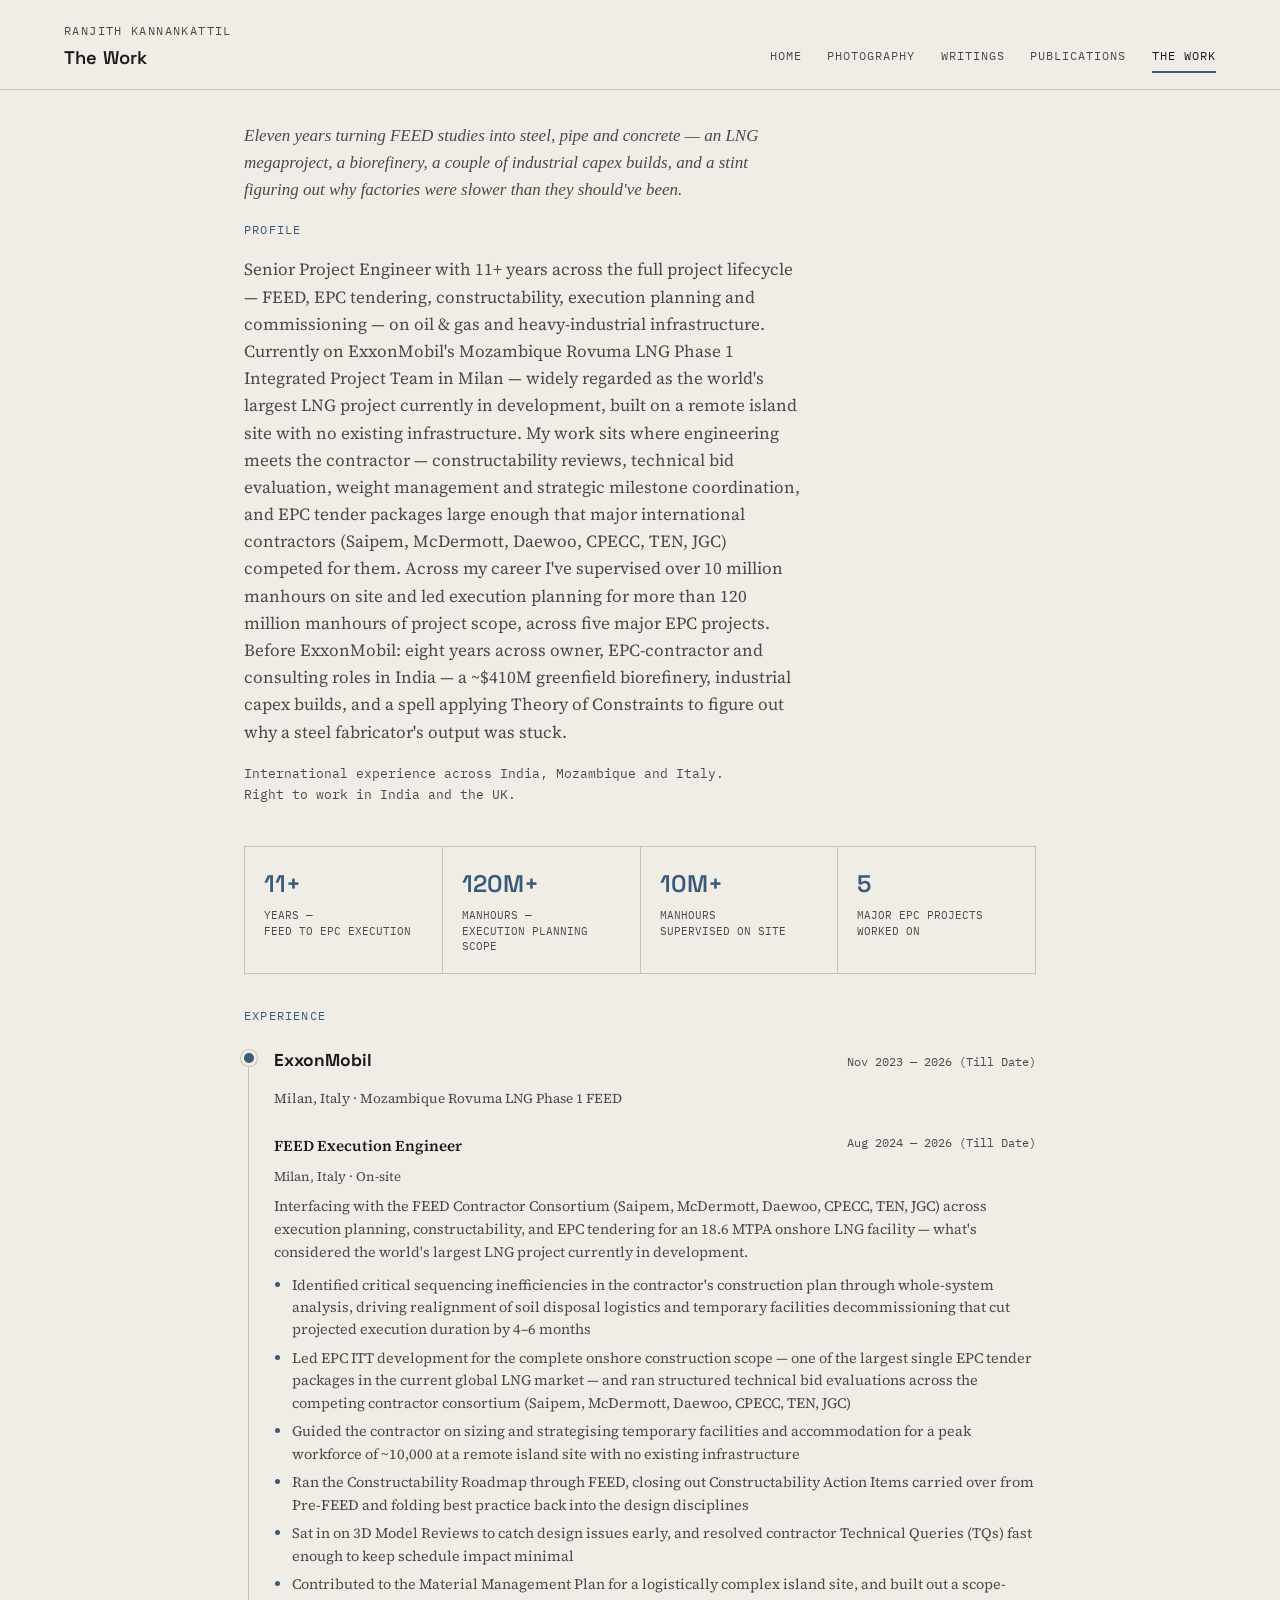
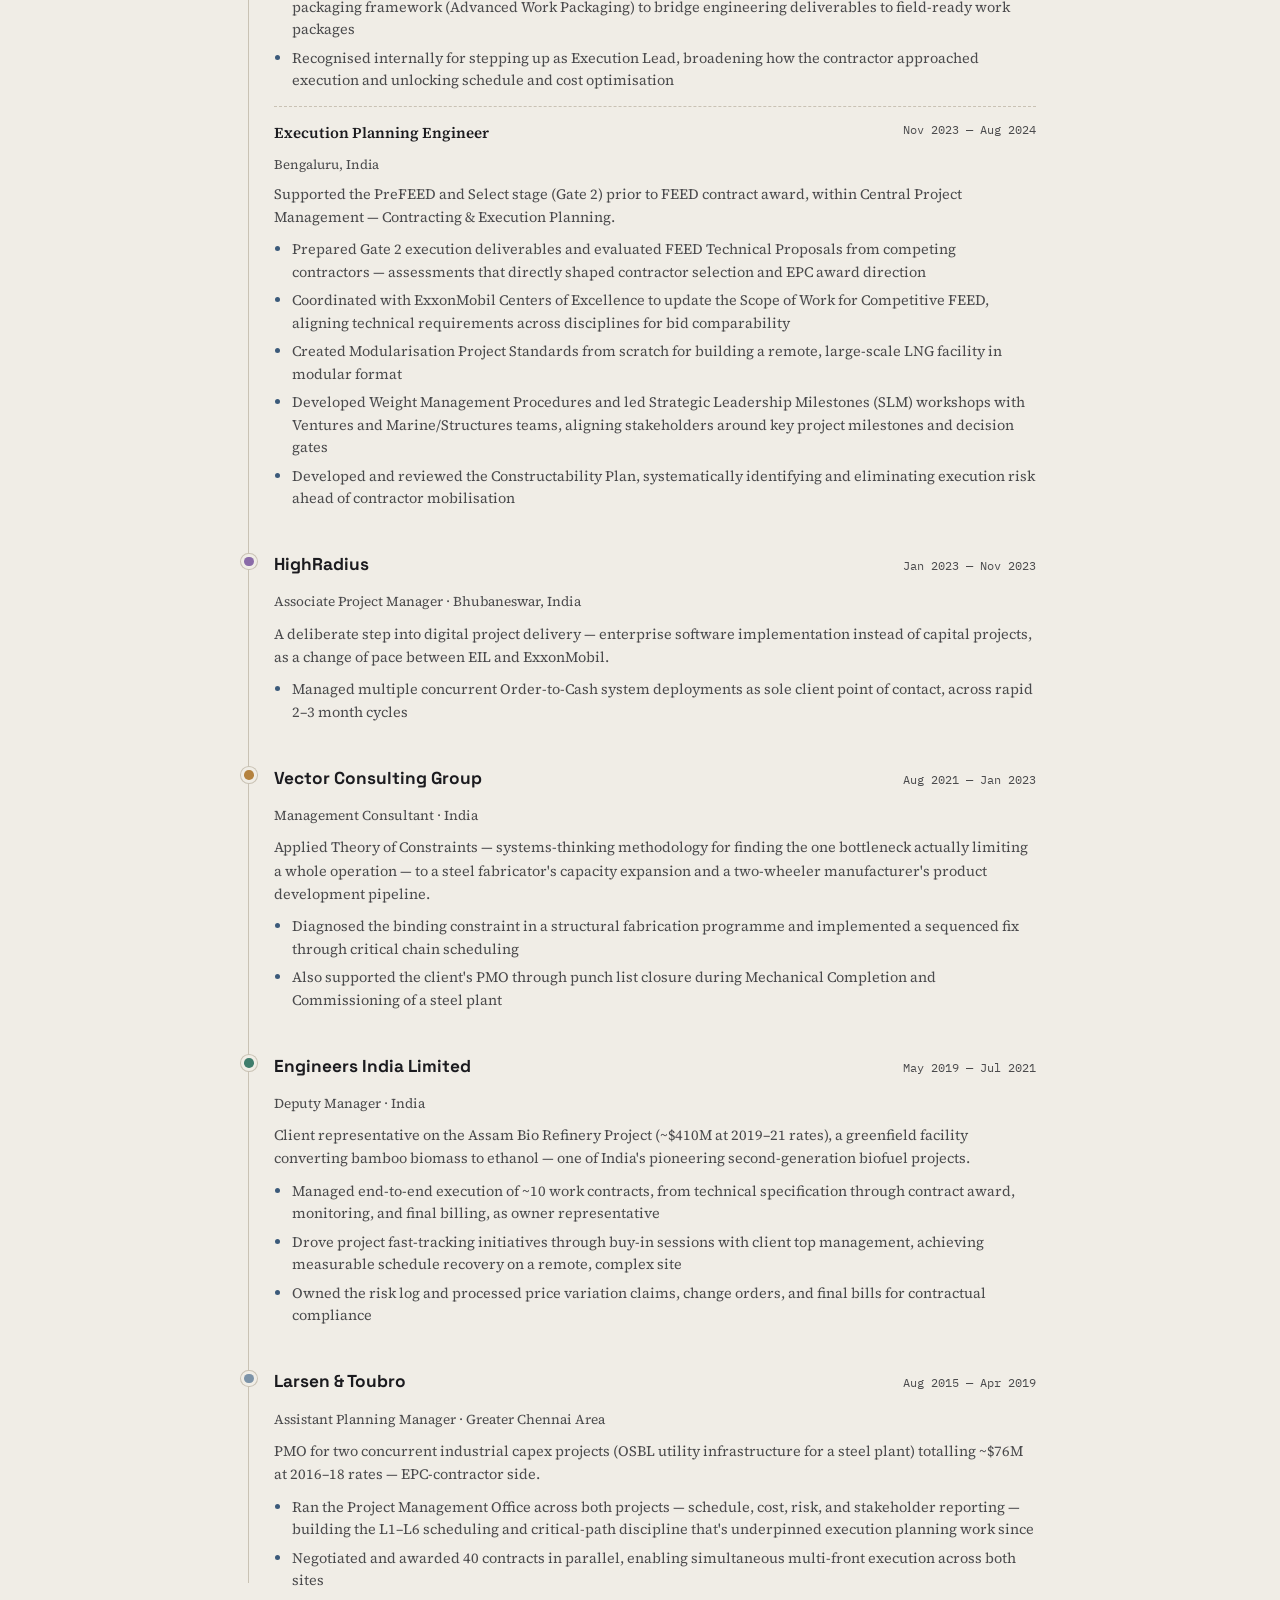
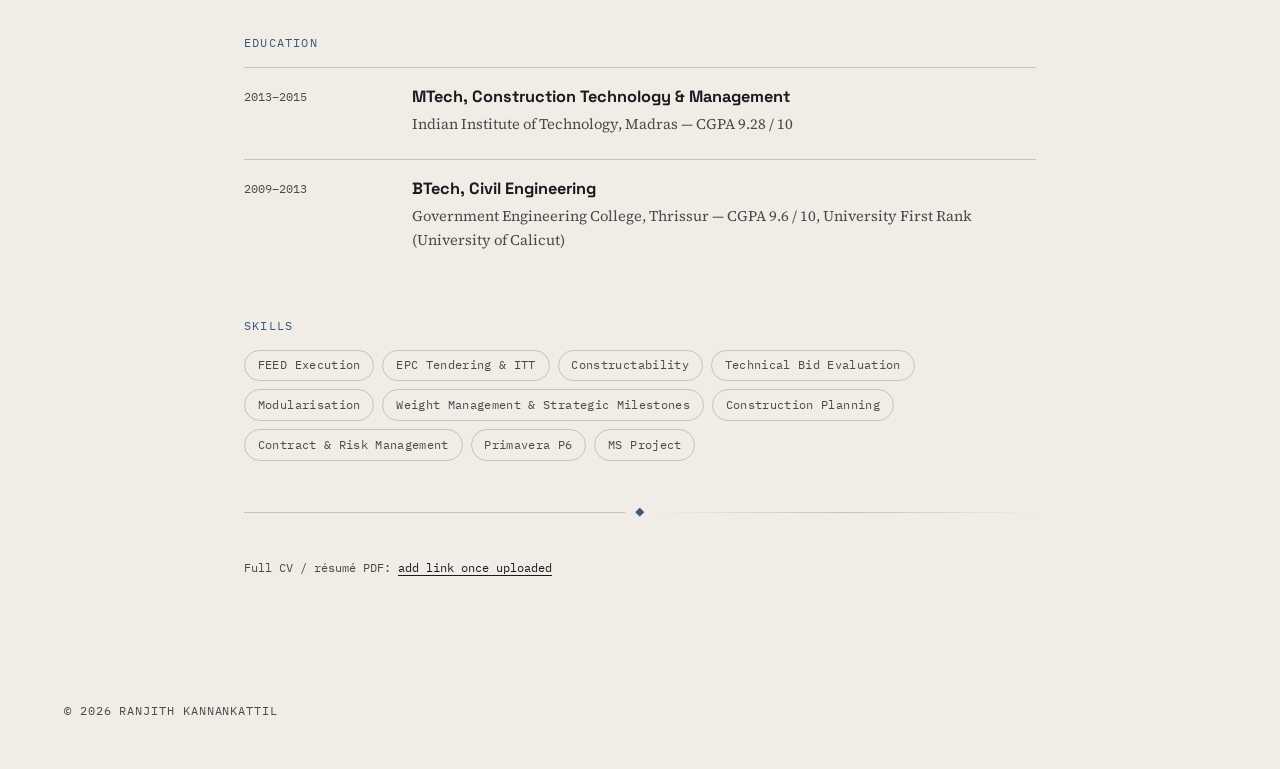
==== commit 9295a382: "Add files via upload" ====
--- a/cv.html
+++ b/cv.html
@@ -12,7 +12,7 @@
 
 <header class="titleblock">
   <div>
-    <div class="id">RANJITH K B · SR. PROJECT ENGINEER · MILANO</div>
+    <div class="id">RANJITH KANNANKATTIL</div>
     <div class="name">The Work</div>
   </div>
   <nav class="tabs">
@@ -26,20 +26,29 @@
 
 <main>
 
+  <p style="max-width:62ch; color:var(--ink-soft); margin-top:2rem; font-style:italic;">
+    Eleven years turning FEED studies into steel, pipe and concrete — an LNG megaproject, a
+    biorefinery, a couple of industrial capex builds, and a stint figuring out why factories
+    were slower than they should've been.
+  </p>
+
   <div class="cv-section">
     <div class="label">Profile</div>
     <p style="max-width:62ch; color:var(--ink-soft);">
-      Senior Project Engineer with 11+ years delivering complex energy and infrastructure
-      projects — from early-stage FEED development through EPC tendering and field execution.
-      Currently based in Milan, working on the Mozambique Rovuma LNG Phase 1 project at
-      ExxonMobil, one of the largest greenfield LNG developments currently in FEED globally.
-      My work sits at the intersection of execution planning, constructability, and contractor
-      management — built the Advanced Work Packaging framework from scratch for a project with
-      50 million direct manhours at site, and evaluated technical proposals from major
-      international contractors including Saipem, McDermott, Daewoo, CPECC, TEN, and JGC.
-      Before ExxonMobil, eight years across capital projects and consulting in India — contract
-      execution on a ~$410M greenfield biorefinery, PMO functions on ~$70M industrial capex,
-      and Theory of Constraints consulting that cut project lead times by 30%.
+      Senior Project Engineer with 11+ years across the full project lifecycle — FEED,
+      EPC tendering, constructability, execution planning and commissioning — on oil &amp; gas
+      and heavy-industrial infrastructure. Currently on ExxonMobil's Mozambique Rovuma LNG
+      Phase 1 Integrated Project Team in Milan — widely regarded as the world's largest LNG
+      project currently in development, built on a remote island site with no existing infrastructure. My work sits where engineering meets the
+      contractor — constructability reviews, technical bid evaluation, weight management and
+      strategic milestone coordination, and EPC tender packages large enough that major
+      international contractors (Saipem, McDermott, Daewoo, CPECC, TEN, JGC) competed for them.
+      Across my career I've supervised over 10 million manhours on site and led execution
+      planning for more than 120 million manhours of project scope, across five major EPC
+      projects. Before
+      ExxonMobil: eight years across owner, EPC-contractor and consulting roles in India — a
+      ~$410M greenfield biorefinery, industrial capex builds, and a spell applying Theory of
+      Constraints to figure out why a steel fabricator's output was stuck.
     </p>
     <p style="max-width:62ch; color:var(--ink-soft); margin-top:.8rem; font-family:var(--f-mono); font-size:.82rem;">
       International experience across India, Mozambique and Italy. Right to work in India and the UK.
@@ -47,10 +56,10 @@
   </div>
 
   <div class="cv-stats">
-    <div class="cv-stat"><div class="n">5</div><div class="t">ORGANISATIONS — OWNER,<br>EPC &amp; CONSULTING SIDE</div></div>
-    <div class="cv-stat"><div class="n">50M</div><div class="t">DIRECT MANHOUR AWP<br>PROGRAMME BUILT FROM SCRATCH</div></div>
-    <div class="cv-stat"><div class="n">30%</div><div class="t">LEAD-TIME REDUCTION<br>(VECTOR CONSULTING)</div></div>
-    <div class="cv-stat"><div class="n">IIT-M</div><div class="t">MTECH,<br>CGPA 9.28/10</div></div>
+    <div class="cv-stat"><div class="n">11+</div><div class="t">YEARS —<br>FEED TO EPC EXECUTION</div></div>
+    <div class="cv-stat"><div class="n">120M+</div><div class="t">MANHOURS —<br>EXECUTION PLANNING SCOPE</div></div>
+    <div class="cv-stat"><div class="n">10M+</div><div class="t">MANHOURS<br>SUPERVISED ON SITE</div></div>
+    <div class="cv-stat"><div class="n">5</div><div class="t">MAJOR EPC PROJECTS<br>WORKED ON</div></div>
   </div>
 
   <div class="cv-section">
@@ -71,17 +80,19 @@
           </div>
           <div class="role-loc">Milan, Italy · On-site</div>
           <p style="font-size:.9rem; color:var(--ink-soft); margin:0 0 .6rem;">
-            Interfacing with the FEED Contractor Consortium (Saipem, McDermott, Daewoo, CPECC)
-            across execution planning, constructability, and EPC tendering for an 18.6 MTPA
-            onshore LNG facility.
+            Interfacing with the FEED Contractor Consortium (Saipem, McDermott, Daewoo, CPECC,
+            TEN, JGC) across execution planning, constructability, and EPC tendering for an
+            18.6 MTPA onshore LNG facility — what's considered the world's largest LNG project
+            currently in development.
           </p>
           <ul class="cv-bullets">
-            <li>Identified critical sequencing inefficiencies in the contractor's construction plan and drove realignment that reduced projected execution duration by 4–6 months</li>
-            <li>Built the Advanced Work Packaging (AWP) programme from scratch for a 50-million-manhour project, defining PoC, CWA, CWP, EWP and PWP packaging philosophy</li>
-            <li>Coordinated EPC ITT development for the complete onshore construction scope — one of the largest single EPC tender packages in the current global LNG market</li>
-            <li>Evaluated technical proposals from Saipem, McDermott, Daewoo, CPECC, TEN and JGC, performing bid evaluations for compliance and competitive positioning</li>
-            <li>Guided the contractor on modularisation strategy and sizing temporary facilities for a peak workforce of ~10,000 at a remote greenfield island site</li>
-            <li>Recognised internally for stepping up as Execution Lead, broadening contractor execution thinking and driving schedule/cost optimisation</li>
+            <li>Identified critical sequencing inefficiencies in the contractor's construction plan through whole-system analysis, driving realignment of soil disposal logistics and temporary facilities decommissioning that cut projected execution duration by 4–6 months</li>
+            <li>Led EPC ITT development for the complete onshore construction scope — one of the largest single EPC tender packages in the current global LNG market — and ran structured technical bid evaluations across the competing contractor consortium (Saipem, McDermott, Daewoo, CPECC, TEN, JGC)</li>
+            <li>Guided the contractor on sizing and strategising temporary facilities and accommodation for a peak workforce of ~10,000 at a remote island site with no existing infrastructure</li>
+            <li>Ran the Constructability Roadmap through FEED, closing out Constructability Action Items carried over from Pre-FEED and folding best practice back into the design disciplines</li>
+            <li>Sat in on 3D Model Reviews to catch design issues early, and resolved contractor Technical Queries (TQs) fast enough to keep schedule impact minimal</li>
+            <li>Contributed to the Material Management Plan for a logistically complex island site, and built out a scope-packaging framework (Advanced Work Packaging) to bridge engineering deliverables to field-ready work packages</li>
+            <li>Recognised internally for stepping up as Execution Lead, broadening how the contractor approached execution and unlocking schedule and cost optimisation</li>
           </ul>
         </div>
 
@@ -96,9 +107,11 @@
             Central Project Management — Contracting &amp; Execution Planning.
           </p>
           <ul class="cv-bullets">
-            <li>Prepared Gate 2 execution deliverables and evaluated FEED technical proposals, influencing contractor selection and project strategy</li>
-            <li>Developed and reviewed the Constructability Plan, reducing execution risks ahead of FEED</li>
-            <li>Led EPC ITT development and Modularisation Project Standards for efficient modular design</li>
+            <li>Prepared Gate 2 execution deliverables and evaluated FEED Technical Proposals from competing contractors — assessments that directly shaped contractor selection and EPC award direction</li>
+            <li>Coordinated with ExxonMobil Centers of Excellence to update the Scope of Work for Competitive FEED, aligning technical requirements across disciplines for bid comparability</li>
+            <li>Created Modularisation Project Standards from scratch for building a remote, large-scale LNG facility in modular format</li>
+            <li>Developed Weight Management Procedures and led Strategic Leadership Milestones (SLM) workshops with Ventures and Marine/Structures teams, aligning stakeholders around key project milestones and decision gates</li>
+            <li>Developed and reviewed the Constructability Plan, systematically identifying and eliminating execution risk ahead of contractor mobilisation</li>
           </ul>
         </div>
       </div>
@@ -110,13 +123,11 @@
         </div>
         <div style="color:var(--ink-soft); font-size:.85rem; margin-bottom:.6rem;">Associate Project Manager · Bhubaneswar, India</div>
         <p style="font-size:.9rem; color:var(--ink-soft); margin:0 0 .6rem;">
-          A deliberate step into digital project delivery, developing first-hand understanding of
-          enterprise software implementation in Order-to-Cash — complementing a capital-projects
-          Procure-to-Pay background.
-        </p>
-        <ul class="cv-bullets">
-          <li>Managed multiple concurrent software implementation projects as sole client point of contact, across rapid 2–3 month cycles</li>
-          <li>Led change management for clients transitioning to new ERP and receivables automation systems</li>
+          A deliberate step into digital project delivery — enterprise software implementation
+          instead of capital projects, as a change of pace between EIL and ExxonMobil.
+        </p>
+        <ul class="cv-bullets">
+          <li>Managed multiple concurrent Order-to-Cash system deployments as sole client point of contact, across rapid 2–3 month cycles</li>
         </ul>
       </div>
 
@@ -127,13 +138,13 @@
         </div>
         <div style="color:var(--ink-soft); font-size:.85rem; margin-bottom:.6rem;">Management Consultant · India</div>
         <p style="font-size:.9rem; color:var(--ink-soft); margin:0 0 .6rem;">
-          Deployed Theory of Constraints-based project management methodologies across two
-          industrial client engagements.
-        </p>
-        <ul class="cv-bullets">
-          <li>Reduced project lead time by 30% and grew a client's structural fabrication output from 1,900 to 2,500 MT/month through critical chain scheduling</li>
-          <li>Reduced erection lead time of fabricated structures by 25% through sequence-based manufacturing</li>
-          <li>On a two-wheeler manufacturer's NPD programme: eliminated R&amp;D wastage, driving a 20% increase in new product launches</li>
+          Applied Theory of Constraints — systems-thinking methodology for finding the one
+          bottleneck actually limiting a whole operation — to a steel fabricator's capacity
+          expansion and a two-wheeler manufacturer's product development pipeline.
+        </p>
+        <ul class="cv-bullets">
+          <li>Diagnosed the binding constraint in a structural fabrication programme and implemented a sequenced fix through critical chain scheduling</li>
+          <li>Also supported the client's PMO through punch list closure during Mechanical Completion and Commissioning of a steel plant</li>
         </ul>
       </div>
 
@@ -149,9 +160,9 @@
           second-generation biofuel projects.
         </p>
         <ul class="cv-bullets">
-          <li>Managed end-to-end execution of ~10 work contracts, from technical specification through contract award, monitoring, and final billing</li>
-          <li>Drove project fast-tracking initiatives through buy-in sessions with client top management, achieving measurable schedule recovery</li>
-          <li>Managed risk log and processed price variation claims, change orders, and final bills for contractual compliance</li>
+          <li>Managed end-to-end execution of ~10 work contracts, from technical specification through contract award, monitoring, and final billing, as owner representative</li>
+          <li>Drove project fast-tracking initiatives through buy-in sessions with client top management, achieving measurable schedule recovery on a remote, complex site</li>
+          <li>Owned the risk log and processed price variation claims, change orders, and final bills for contractual compliance</li>
         </ul>
       </div>
 
@@ -162,12 +173,12 @@
         </div>
         <div style="color:var(--ink-soft); font-size:.85rem; margin-bottom:.6rem;">Assistant Planning Manager · Greater Chennai Area</div>
         <p style="font-size:.9rem; color:var(--ink-soft); margin:0 0 .6rem;">
-          Managed PMO functions for two industrial capex projects totalling ~$70M (at 2016–18 rates).
-        </p>
-        <ul class="cv-bullets">
-          <li>Ran the Project Management Office across both projects — schedule, cost, risk, and stakeholder reporting</li>
-          <li>Negotiated and awarded 40 contracts in parallel, enabling simultaneous multi-front execution</li>
-          <li>Prepared cost estimates and monthly cost reports that directly informed senior management decisions</li>
+          PMO for two concurrent industrial capex projects (OSBL utility infrastructure for a
+          steel plant) totalling ~$76M at 2016–18 rates — EPC-contractor side.
+        </p>
+        <ul class="cv-bullets">
+          <li>Ran the Project Management Office across both projects — schedule, cost, risk, and stakeholder reporting — building the L1–L6 scheduling and critical-path discipline that's underpinned execution planning work since</li>
+          <li>Negotiated and awarded 40 contracts in parallel, enabling simultaneous multi-front execution across both sites</li>
         </ul>
       </div>
 
@@ -195,14 +206,14 @@
   <div class="cv-section">
     <div class="label">Skills</div>
     <div style="display:flex; flex-wrap:wrap; gap:.5rem;">
-      <span class="chip">Advanced Work Packaging (AWP)</span>
+      <span class="chip">FEED Execution</span>
+      <span class="chip">EPC Tendering &amp; ITT</span>
       <span class="chip">Constructability</span>
-      <span class="chip">EPC Tendering</span>
-      <span class="chip">FEED Execution</span>
+      <span class="chip">Technical Bid Evaluation</span>
+      <span class="chip">Modularisation</span>
+      <span class="chip">Weight Management &amp; Strategic Milestones</span>
       <span class="chip">Construction Planning</span>
-      <span class="chip">Modularisation</span>
-      <span class="chip">Contract Management</span>
-      <span class="chip">Risk Management</span>
+      <span class="chip">Contract &amp; Risk Management</span>
       <span class="chip">Primavera P6</span>
       <span class="chip">MS Project</span>
     </div>
@@ -216,8 +227,7 @@
 </main>
 
 <footer>
-  <div>© <span id="year"></span> Ranjith</div>
-  <div>MILANO <span class="diamond-mark">◆</span> THRISSUR</div>
+  <div>© <span id="year"></span> Ranjith Kannankattil</div>
 </footer>
 
 <script>
--- a/css/style.css
+++ b/css/style.css
@@ -358,7 +358,7 @@
   color:var(--ink);
   border-radius:2px;
 }
-.tag-filter{
+#tag-filter{
   font-family:var(--f-mono);
   font-size:.75rem;
   padding:.7rem .9rem;
